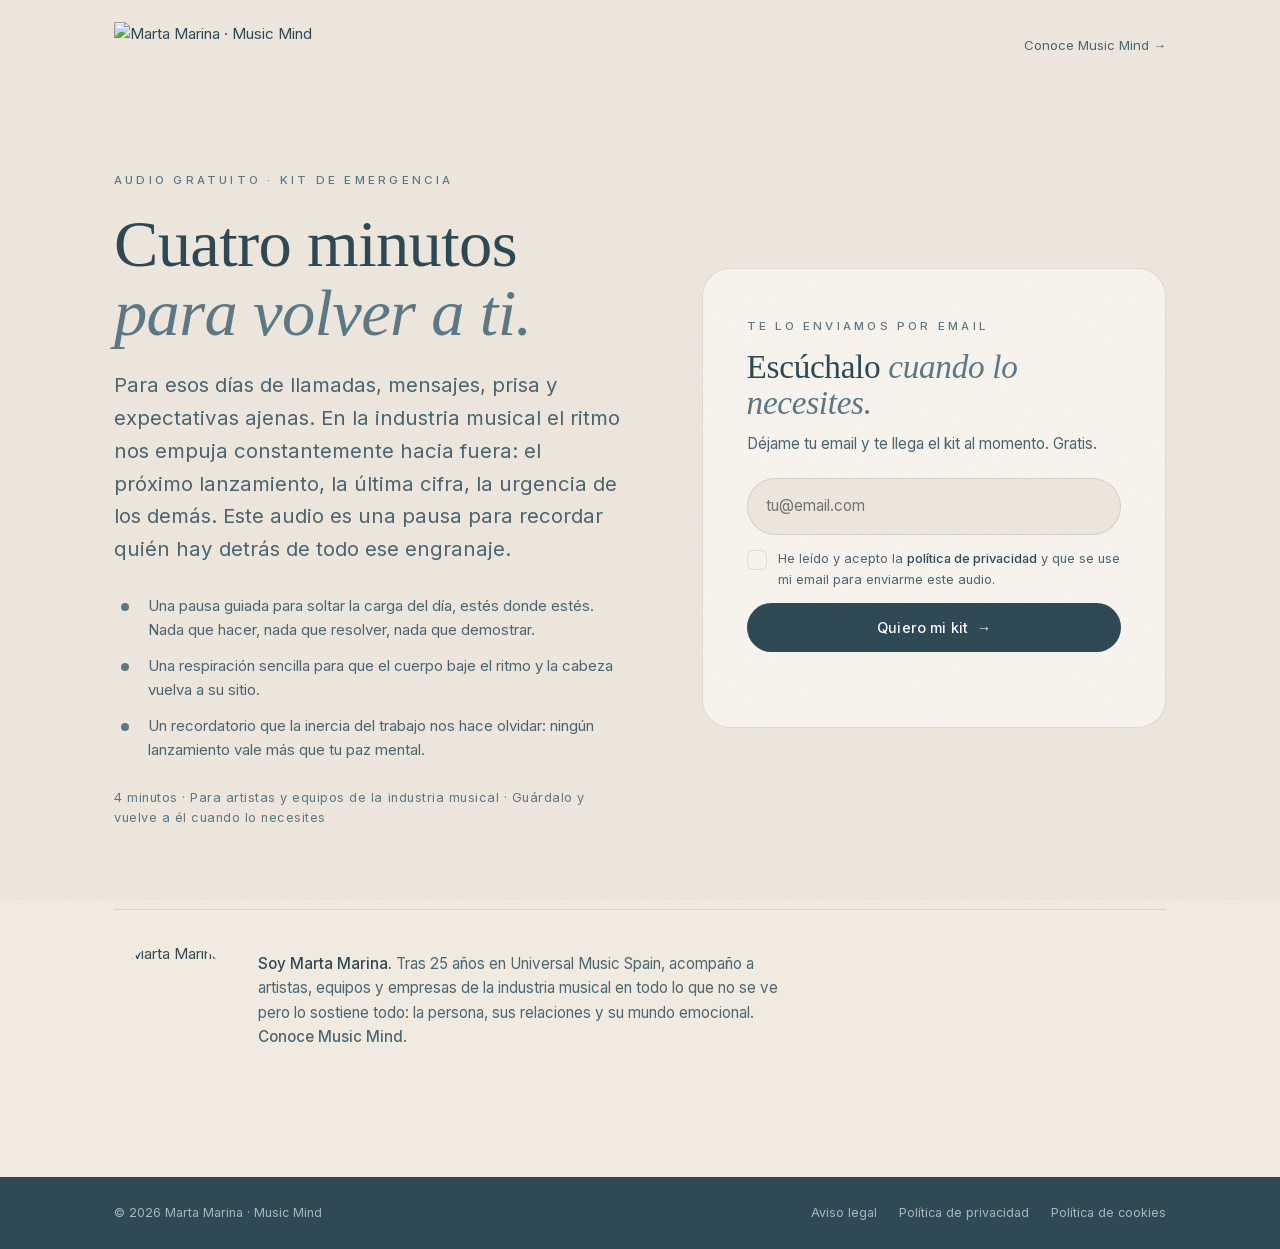
==== kit-emergencia/index.html @ b570d990 "steps" ====
<!DOCTYPE html>
<html lang="es">
<head>
<meta charset="UTF-8">
<meta name="viewport" content="width=device-width, initial-scale=1">
<!-- Landing de captación · audio gratuito «Kit de emergencia».
     Para medir de dónde viene cada lead, comparte el enlace con ?from=instagram, ?from=tiktok, etc.
     Ese valor se guarda en la columna "Origen" de la hoja (pestaña LEADS AUDIO). -->
<title>Kit de emergencia · Audio gratuito de Marta Marina · Music Mind</title>
<meta name="description" content="Un audio guiado de 4 minutos para parar, respirar y volver a ti en mitad del ritmo de la industria musical. Gratis, de Marta Marina, fundadora de Music Mind.">
<link rel="canonical" href="https://www.musicmind.es/kit-emergencia/">

<meta property="og:title" content="Kit de emergencia · Audio gratuito de Marta Marina">
<meta property="og:description" content="4 minutos para parar, respirar y volver a ti. Déjanos tu email y te lo enviamos.">
<meta property="og:type" content="website">
<meta property="og:url" content="https://www.musicmind.es/kit-emergencia/">
<meta property="og:locale" content="es_ES">
<meta property="og:site_name" content="Marta Marina · Music Mind">
<meta property="og:image" content="https://www.musicmind.es/assets/img/marta-portrait.jpg">
<meta name="twitter:card" content="summary_large_image">

<meta name="theme-color" content="#2F4A55">
<link rel="icon" type="image/png" href="../assets/logos/LOGO MM-01.png">
<link rel="stylesheet" href="../css/style.css?v=20261007">
<style>
  .lp-header { padding: 22px var(--pad); display: flex; justify-content: space-between; align-items: center; max-width: var(--maxw); margin-inline: auto; }
  .lp-header img { height: 46px; width: auto; }
  .lp-header a.back { font-size: .82rem; color: var(--muted); }
  .lp-header a.back:hover { color: var(--ink); }

  .lp-hero { padding-block: clamp(28px, 6vw, 80px) clamp(64px, 9vw, 120px); }
  .lp-grid { display: grid; grid-template-columns: 1.1fr 1fr; gap: clamp(32px, 6vw, 80px); align-items: center; }
  .lp-hero h1 { font-family: var(--serif); font-weight: 400; font-size: clamp(2.3rem, 5.2vw, 4.2rem); line-height: 1.04; margin: 18px 0 22px; }
  .lp-hero h1 em { font-style: italic; color: var(--steel-blue); }
  .lp-points { list-style: none; margin-top: 28px; display: grid; gap: 12px; }
  .lp-points li { display: grid; grid-template-columns: 22px 1fr; gap: 12px; color: var(--muted); }
  .lp-points li::before { content: ''; width: 8px; height: 8px; margin-top: .62em; border-radius: 50%; background: var(--steel-blue); justify-self: center; }
  .lp-meta { margin-top: 26px; font-size: .8rem; letter-spacing: .04em; color: var(--steel-blue); }

  .lp-card { background: var(--surface); border: 1px solid var(--line); border-radius: 28px; padding: clamp(28px, 4vw, 44px); }
  .lp-card h2 { font-family: var(--serif); font-weight: 400; font-size: clamp(1.6rem, 2.6vw, 2.1rem); line-height: 1.1; margin: 12px 0 10px; }
  .lp-card h2 em { font-style: italic; color: var(--steel-blue); }
  .lp-card > p { color: var(--muted); font-size: .95rem; margin-bottom: 22px; }
  .lp-form { display: grid; gap: 14px; }
  .lp-form input[type="email"] {
    width: 100%; padding: 1em 1.2em; border-radius: 100px; border: 1px solid var(--line);
    background: var(--bg); color: var(--ink); font: inherit; font-size: .95rem;
    transition: border-color .3s, box-shadow .3s;
  }
  .lp-form input[type="email"]:focus { outline: none; border-color: var(--steel-blue); box-shadow: 0 0 0 4px rgba(110,138,150,.15); }
  .lp-form .btn { justify-content: center; }
  .lp-form .btn[disabled] { opacity: .6; cursor: default; }
  .lp-msg { font-size: .88rem; min-height: 1.2em; }
  .lp-msg.err { color: #b4533f; }
  .lp-done { display: none; text-align: center; padding-block: 12px; }
  .lp-done h2 { margin-top: 6px; }
  .lp-card.is-done .lp-form, .lp-card.is-done > p, .lp-card.is-done > .lp-intro { display: none; }
  .lp-card.is-done .lp-done { display: block; }

  .lp-marta { display: grid; grid-template-columns: 120px 1fr; gap: 24px; align-items: center; margin-top: clamp(48px, 7vw, 80px); padding-top: 32px; border-top: 1px solid var(--line); }
  .lp-marta img { width: 120px; height: 120px; border-radius: 50%; object-fit: cover; filter: grayscale(.3); }
  .lp-marta p { color: var(--muted); font-size: .95rem; max-width: 60ch; }
  .lp-marta b { color: var(--ink); font-weight: 500; }

  .lp-footer { background: var(--deep-ocean); color: rgba(220,230,234,.7); font-size: .78rem; }
  .lp-footer .wrap { display: flex; justify-content: space-between; align-items: center; gap: 16px; flex-wrap: wrap; padding-block: 26px; }
  .lp-footer nav { display: flex; gap: 8px 22px; flex-wrap: wrap; }
  .lp-footer a:hover { color: #fff; }

  @media (max-width: 860px) {
    .lp-grid { grid-template-columns: 1fr; }
    .lp-marta { grid-template-columns: 1fr; justify-items: center; text-align: center; }
    .lp-footer .wrap { flex-direction: column; text-align: center; }
  }
</style>
</head>
<body>

<header class="lp-header">
  <a href="/" aria-label="Marta Marina · Music Mind — inicio"><img src="../assets/logos/LOGO MM-04.png" alt="Marta Marina · Music Mind"></a>
  <a class="back" href="/">Conoce Music Mind →</a>
</header>

<main>
  <section class="lp-hero">
    <div class="wrap">
      <div class="lp-grid">
        <div>
          <span class="eyebrow">Audio gratuito · Kit de emergencia</span>
          <h1>Cuatro minutos <em>para volver a ti.</em></h1>
          <p class="lead">Para esos días de llamadas, mensajes, prisa y expectativas ajenas. En la industria musical el ritmo nos empuja constantemente hacia fuera: el próximo lanzamiento, la última cifra, la urgencia de los demás. Este audio es una pausa para recordar quién hay detrás de todo ese engranaje.</p>
          <ul class="lp-points">
            <li>Una pausa guiada para soltar la carga del día, estés donde estés. Nada que hacer, nada que resolver, nada que demostrar.</li>
            <li>Una respiración sencilla para que el cuerpo baje el ritmo y la cabeza vuelva a su sitio.</li>
            <li>Un recordatorio que la inercia del trabajo nos hace olvidar: ningún lanzamiento vale más que tu paz mental.</li>
          </ul>
          <p class="lp-meta">4 minutos · Para artistas y equipos de la industria musical · Guárdalo y vuelve a él cuando lo necesites</p>
        </div>

        <div class="lp-card" id="lpCard">
          <div class="lp-intro">
            <span class="eyebrow">Te lo enviamos por email</span>
            <h2>Escúchalo <em>cuando lo necesites.</em></h2>
          </div>
          <p>Déjame tu email y te llega el kit al momento. Gratis.</p>
          <form class="lp-form" id="lpForm" novalidate>
            <input type="email" id="lpEmail" name="email" placeholder="tu@email.com" required autocomplete="email" aria-label="Tu email">
            <label class="check">
              <input type="checkbox" id="lpConsent" name="consent" required>
              <span class="check__box" aria-hidden="true"></span>
              <span class="check__text">He leído y acepto la <a class="link-underline" href="/#privacidad" target="_blank" rel="noopener">política de privacidad</a> y que se use mi email para enviarme este audio.</span>
            </label>
            <button type="submit" class="btn" id="lpBtn">Quiero mi kit <span class="arrow">→</span></button>
            <div class="lp-msg" id="lpMsg" role="status" aria-live="polite"></div>
          </form>
          <div class="lp-done" role="status" aria-live="polite">
            <span class="eyebrow">Listo</span>
            <h2>Revisa <em>tu correo.</em></h2>
            <p class="lead" style="margin-inline:auto">Te acabo de enviar el audio. Si no lo ves en unos minutos, mira en promociones o spam.</p>
          </div>
        </div>
      </div>

      <div class="lp-marta">
        <img src="../assets/img/marta-portrait.jpg" alt="Marta Marina" loading="lazy">
        <p><b>Soy Marta Marina.</b> Tras 25 años en Universal Music Spain, acompaño a artistas, equipos y empresas de la industria musical en todo lo que no se ve pero lo sostiene todo: la persona, sus relaciones y su mundo emocional. <a class="link-underline" href="/">Conoce Music Mind</a>.</p>
      </div>
    </div>
  </section>
</main>

<footer class="lp-footer">
  <div class="wrap">
    <span>© <span id="year"></span> Marta Marina · Music Mind</span>
    <nav aria-label="Enlaces legales">
      <a href="/#aviso-legal">Aviso legal</a>
      <a href="/#privacidad">Política de privacidad</a>
      <a href="/#cookies">Política de cookies</a>
    </nav>
  </div>
</footer>

<script>
(function () {
  // Mismo endpoint de Apps Script que la web (js/main.js → APPS_SCRIPT_ID).
  var ENDPOINT = 'https://script.google.com/macros/s/AKfycbw0wveMBW_nT-1N_zcVuboW_LnY4MyD0sXqHkJFsyhP1kn5Q7ZrqoP2Uo8zgeldKzxyrA/exec';
  // Identificador de esta landing en la hoja y en Code.gs (LEAD_MAGNETS).
  var MAGNET = 'kit-emergencia';

  document.getElementById('year').textContent = new Date().getFullYear();

  var from = (new URLSearchParams(location.search).get('from') || 'directo').replace(/[^\w-]/g, '').slice(0, 30);
  var form = document.getElementById('lpForm');
  var email = document.getElementById('lpEmail');
  var consent = document.getElementById('lpConsent');
  var btn = document.getElementById('lpBtn');
  var msg = document.getElementById('lpMsg');
  var card = document.getElementById('lpCard');

  function setMsg(t, type) { msg.textContent = t; msg.className = 'lp-msg' + (type ? ' ' + type : ''); }

  form.addEventListener('submit', function (e) {
    e.preventDefault();
    var v = email.value.trim();
    if (!/^[^\s@]+@[^\s@]+\.[^\s@]+$/.test(v)) { setMsg('Introduce un email válido.', 'err'); email.focus(); return; }
    if (!consent.checked) { setMsg('Debes aceptar la política de privacidad.', 'err'); consent.focus(); return; }

    btn.disabled = true;
    var orig = btn.innerHTML;
    btn.innerHTML = 'Enviando…';
    setMsg('', '');

    var body = new URLSearchParams({ type: 'lead', magnet: MAGNET, email: v, consent: 'true', source: 'landing · ' + from });
    fetch(ENDPOINT, { method: 'POST', body: body })
      .then(function (r) { return r.json(); })
      .then(function (res) {
        if (res && res.result === 'success') { card.classList.add('is-done'); }
        else { throw new Error(res && res.message); }
      })
      .catch(function () {
        setMsg('No se ha podido enviar. Inténtalo de nuevo en un momento.', 'err');
        btn.disabled = false; btn.innerHTML = orig;
      });
  });
})();
</script>
</body>
</html>
---- css/style.css ----
/* =========================================================
   Marta Marina — MusicMind
   One-pager · Soft Blue palette
   ========================================================= */

/* ---------- Fonts ----------
   Cormorant (SIL Open Font License) — self-hosted WOFF2 variable, subconjunto latin.
   Serif display de trazo muy fino y alto contraste, en la línea refinada y
   elegante de Canela, con licencia libre para uso comercial.
   Fichero variable: un solo woff2 por estilo cubre el eje de peso 300–700. */
@font-face {
  font-family: 'Cormorant';
  src: url('../assets/fonts/cormorant-latin.woff2') format('woff2');
  font-weight: 300 700; font-style: normal; font-display: swap;
}
@font-face {
  font-family: 'Cormorant';
  src: url('../assets/fonts/cormorant-latin-italic.woff2') format('woff2');
  font-weight: 300 700; font-style: italic; font-display: swap;
}
/* Inter (SIL Open Font License) — self-hosted para no enviar la IP del visitante
   a Google Fonts. Variable, subconjunto latin, pesos 400–500. */
@font-face {
  font-family: 'Inter';
  src: url('../assets/fonts/inter-latin.woff2') format('woff2');
  font-weight: 400 500; font-style: normal; font-display: swap;
}

/* ---------- Tokens ---------- */
:root {
  --pure-light: #F5F7F8;
  --pale-sky:   #DCE6EA;
  --dusty-blue: #A3BCC7;
  --steel-blue: #5E7A87;   /* acento (eyebrows, itálicas, iconos) — AA en texto grande */
  --deep-ocean: #2F4A55;
  --sand:       #CCC2B8;
  --ink-dark:   #2A363B;

  /* Warm neutral base (como los slides editoriales) + azul de acento */
  --bg:      #F1EAE1;
  --surface: #FBF7F1;
  --ink:     var(--deep-ocean);
  --muted:   #4C6672;      /* texto de cuerpo — contraste AA (≈4.8:1 sobre --bg) */
  --line:    rgba(58, 61, 64, 0.13);

  --serif: 'Cormorant', Georgia, 'Times New Roman', serif;
  --sans:  'Helvetica Neue', 'Inter', Helvetica, Arial, sans-serif;

  --maxw: 1180px;
  --pad: clamp(20px, 5vw, 64px);
  --radius: 18px;
  --ease: cubic-bezier(0.22, 1, 0.36, 1);
  --slow: cubic-bezier(0.16, 1, 0.3, 1);
}

/* ---------- Reset ---------- */
*, *::before, *::after { box-sizing: border-box; margin: 0; padding: 0; }
html { scroll-behavior: smooth; -webkit-text-size-adjust: 100%; }
@media (prefers-reduced-motion: reduce) { html { scroll-behavior: auto; } }

body {
  font-family: var(--sans);
  background: var(--bg);
  color: var(--ink);
  line-height: 1.6;
  font-size: clamp(15px, 1.05vw, 17px);
  -webkit-font-smoothing: antialiased;
  text-rendering: optimizeLegibility;
  overflow-x: hidden;
}
body.no-scroll { overflow: hidden; }

img, svg { display: block; max-width: 100%; }
a { color: inherit; text-decoration: none; }
button { font: inherit; color: inherit; cursor: pointer; border: none; background: none; }
::selection { background: var(--steel-blue); color: #fff; }

/* ---------- Typography ---------- */
h1, h2, h3, h4 { font-family: var(--serif); font-weight: 300; line-height: 1.06; letter-spacing: -0.01em; font-optical-sizing: auto; }
.serif-italic { font-style: italic; }

.eyebrow {
  font-family: var(--sans);
  font-size: 0.72rem;
  text-transform: uppercase;
  letter-spacing: 0.28em;
  font-weight: 500;
  color: var(--steel-blue);
}

.lead { font-size: clamp(1.05rem, 1.6vw, 1.3rem); color: var(--muted); max-width: 52ch; }

/* ---------- Small utilities (replace inline styles) ---------- */
.eyebrow--spaced { display: inline-block; margin-bottom: 20px; }
.hl { color: var(--ink); font-weight: 500; }
.dark .hl { color: #fff; }
.mt-18 { margin-top: 18px; }
.mt-28 { margin-top: 28px; }
.dim { opacity: .4; }

/* ---------- Layout ---------- */
.wrap { max-width: var(--maxw); margin-inline: auto; padding-inline: var(--pad); }
section { position: relative; }
.section-pad { padding-block: clamp(72px, 11vw, 150px); }

/* ---------- Buttons ---------- */
.btn {
  --bc: var(--deep-ocean);       /* base colour */
  --fill: var(--steel-blue);     /* hover fill that rises from the bottom */
  display: inline-flex; align-items: center; gap: 0.6em;
  padding: 0.9em 1.6em;
  border-radius: 100px;
  font-size: 0.9rem; font-weight: 500; letter-spacing: 0.01em;
  color: #fff;
  /* fill is a background-image (paints BELOW the text) instead of an overlay on top of it */
  background-color: var(--bc);
  background-image: linear-gradient(var(--fill), var(--fill));
  background-repeat: no-repeat;
  background-position: 50% 100%;
  background-size: 100% 0%;
  position: relative; overflow: hidden;
  transition: transform .5s var(--ease), background-size .5s var(--ease), color .4s var(--ease);
  will-change: transform;
}
.btn:hover { background-size: 100% 100%; }
.btn .arrow { transition: transform .4s var(--ease); }
.btn:hover .arrow { transform: translateX(4px); }

.btn--ghost {
  --bc: transparent; --fill: var(--deep-ocean);
  color: var(--ink);
  box-shadow: inset 0 0 0 1px var(--line);
}
.btn--ghost:hover { color: #fff; }

.btn--light { --bc: #fff; --fill: var(--pale-sky); color: var(--deep-ocean); }
.btn--light:hover { color: var(--deep-ocean); }

.link-underline {
  position: relative; display: inline-block; font-weight: 500;
  background-image: linear-gradient(currentColor, currentColor);
  background-size: 0% 1px; background-repeat: no-repeat;
  background-position: 0 100%;
  transition: background-size .45s var(--ease);
  padding-bottom: 2px;
}
.link-underline:hover { background-size: 100% 1px; }

/* =========================================================
   HEADER / NAV
   ========================================================= */
.header {
  position: fixed; top: 0; left: 0; right: 0; z-index: 50;
  transition: transform .5s var(--ease), background .4s var(--ease), backdrop-filter .4s var(--ease), box-shadow .4s var(--ease);
}
.header.scrolled {
  background: rgba(241, 234, 225, 0.75);
  backdrop-filter: saturate(150%) blur(14px);
  -webkit-backdrop-filter: saturate(150%) blur(14px);
  box-shadow: 0 1px 0 var(--line);
}
.header.hidden { transform: translateY(-110%); }
/* While the mobile menu is open the header must NOT create a containing block for
   its fixed .nav__links overlay — otherwise the menu is sized/positioned against the
   header box (~84px tall) instead of the viewport and the page bleeds through.
   transform (hide-on-scroll) AND backdrop-filter (scrolled state) both trigger this,
   so neutralise both; kill the transition to avoid a transient broken frame. */
body.menu-open .header {
  transform: none !important;
  -webkit-backdrop-filter: none !important;
  backdrop-filter: none !important;
  transition: none !important;
}
.nav {
  max-width: var(--maxw); margin-inline: auto;
  padding: clamp(14px, 2vw, 22px) var(--pad);
  display: flex; align-items: center; justify-content: space-between; gap: 24px;
}
.nav__brand { display: flex; align-items: center; gap: 12px; }
.nav__logo { width: auto; height: clamp(56px, 6.5vw, 78px); transition: opacity .3s; }
.nav__brand:hover .nav__logo { opacity: .78; }

.nav__links { display: flex; align-items: center; gap: clamp(20px, 2.6vw, 42px); }
.nav__links a, .nav__links button {
  font-size: .9rem; color: var(--ink); position: relative;
}
.nav__links .navlink {
  font-size: 1.02rem; font-weight: 300; letter-spacing: .02em;
}
.nav__social { display: none; }
.nav__links .navlink::after {
  content: ''; position: absolute; left: 0; bottom: -4px; height: 1px; width: 100%;
  background: currentColor; transform: scaleX(0); transform-origin: right;
  transition: transform .4s var(--ease);
}
.nav__links .navlink:hover::after { transform: scaleX(1); transform-origin: left; }

.nav__toggle { display: none; width: 30px; height: 18px; position: relative; }
.nav__toggle span { position: absolute; left: 0; height: 1.6px; width: 100%; background: var(--ink); transition: .35s var(--ease); }
.nav__toggle span:nth-child(1) { top: 0; }
.nav__toggle span:nth-child(2) { top: 8px; }
.nav__toggle span:nth-child(3) { top: 16px; }
body.menu-open .nav__toggle span:nth-child(1) { top: 8px; transform: rotate(45deg); }
body.menu-open .nav__toggle span:nth-child(2) { opacity: 0; }
body.menu-open .nav__toggle span:nth-child(3) { top: 8px; transform: rotate(-45deg); }

@media (max-width: 860px) {
  .nav__toggle { display: block; z-index: 60; }
  .nav__links {
    position: fixed; inset: 0; z-index: 55;
    flex-direction: column; justify-content: center; gap: 30px;
    background: var(--bg);
    clip-path: circle(0% at calc(100% - 40px) 40px);
    transition: clip-path .6s var(--slow);
    pointer-events: none;
  }
  body.menu-open .nav__links { clip-path: circle(150% at calc(100% - 40px) 40px); pointer-events: auto; }
  .nav__links a, .nav__links button { font-size: 1.6rem; font-family: var(--serif); font-weight: 300; }
  .nav__links .navlink { font-size: 1.9rem; }
  .nav__links .btn { font-family: var(--sans); font-size: 1rem; }
  .nav__social { display: flex; gap: 26px; margin-top: 14px; }
  .nav__social a { color: var(--steel-blue); transition: color .3s var(--ease), transform .3s var(--ease); }
  .nav__social a:hover { color: var(--deep-ocean); transform: translateY(-3px); }
  .nav__social svg { width: 26px; height: 26px; }
}

/* =========================================================
   HERO
   ========================================================= */
.hero {
  min-height: 100svh; display: flex; align-items: center;
  position: relative; overflow: hidden;
  padding-top: 120px; padding-bottom: 60px;
}
.hero__bg {
  position: absolute; inset: 0; z-index: 0; pointer-events: none;
}
/* soft gradient blobs */
.blob { position: absolute; border-radius: 50%; filter: blur(60px); opacity: .55; will-change: transform; }
.blob--1 { width: 46vw; height: 46vw; background: #E7DBCB; top: -12vw; right: -8vw; opacity: .6; }
.blob--2 { width: 38vw; height: 38vw; background: var(--dusty-blue); bottom: -14vw; left: -10vw; opacity: .32; }
.blob--3 { width: 24vw; height: 24vw; background: var(--sand); top: 28%; left: 36%; opacity: .3; }

.hero .wrap { position: relative; z-index: 2; display: grid; grid-template-columns: 1.25fr 0.75fr; gap: clamp(24px, 5vw, 70px); align-items: center; }

.hero__eyebrow { margin-bottom: 26px; }
.hero h1 {
  font-size: clamp(2.4rem, 5.8vw, 4.6rem);
  letter-spacing: -0.02em; margin-bottom: 28px;
}
.hero h1 .ln { display: block; overflow: hidden; }
.hero h1 .ln > span { display: block; }
.hero h1 em { font-style: italic; color: var(--steel-blue); }
.hero__sub { max-width: 46ch; margin-bottom: 14px; }
.hero__note { font-size: .85rem; color: var(--muted); letter-spacing: .02em; margin-bottom: 36px; }
.hero__note b { color: var(--deep-ocean); font-weight: 500; }
.hero__cta { display: flex; flex-wrap: wrap; gap: 14px; }

.hero__symbol { display: flex; justify-content: center; }
.hero__symbol svg { width: min(320px, 70%); height: auto; }

/* hero symbol entrance */
.sym-dot { transform-origin: center; }
.sym-left, .sym-right { transform-origin: 50% 100%; }

.scroll-cue {
  position: absolute; bottom: 26px; left: 50%; transform: translateX(-50%);
  z-index: 3; display: flex; flex-direction: column; align-items: center; gap: 8px;
  font-size: .65rem; letter-spacing: .25em; text-transform: uppercase; color: var(--muted);
}
.scroll-cue .line { width: 1px; height: 46px; background: linear-gradient(var(--steel-blue), transparent); position: relative; overflow: hidden; }
.scroll-cue .line::after { content:''; position:absolute; top:-50%; left:0; width:100%; height:50%; background: var(--deep-ocean); animation: cue 2.2s var(--ease) infinite; }
@keyframes cue { 0%{top:-50%} 60%,100%{top:100%} }

@media (max-width: 820px) {
  .hero .wrap { grid-template-columns: 1fr; }
  .hero__symbol { order: -1; margin-bottom: 8px; }
  .hero__symbol svg { width: 150px; }
  .scroll-cue { display: none; }
}

/* =========================================================
   MARQUEE
   ========================================================= */
.marquee {
  border-block: 1px solid var(--line);
  padding-block: 26px; overflow: hidden; white-space: nowrap;
  -webkit-mask-image: linear-gradient(90deg, transparent, #000 12%, #000 88%, transparent);
          mask-image: linear-gradient(90deg, transparent, #000 12%, #000 88%, transparent);
}
.marquee__track { display: inline-flex; gap: 56px; animation: scrollx 32s linear infinite; }
.marquee:hover .marquee__track { animation-play-state: paused; }
.marquee span { font-family: var(--serif); font-style: italic; font-size: clamp(1.2rem, 2.4vw, 2rem); color: var(--steel-blue); display:inline-flex; align-items:center; gap:56px; }
.marquee span::after { content:'·'; color: var(--sand); font-style: normal; }
@keyframes scrollx { to { transform: translateX(-50%); } }

/* =========================================================
   GENERIC SECTION HEADERS
   ========================================================= */
.sec-head { max-width: 720px; margin-bottom: clamp(40px, 6vw, 72px); }
.sec-head .eyebrow { display: inline-block; margin-bottom: 20px; }
.sec-head h2 { font-size: clamp(2rem, 4.6vw, 3.6rem); margin-bottom: 22px; }
.sec-head h2 em { font-style: italic; color: var(--steel-blue); }
.sec-head p { color: var(--muted); font-size: clamp(1rem, 1.5vw, 1.18rem); max-width: 56ch; }

/* =========================================================
   MUSICMIND — split intro
   ========================================================= */
.intro { background: var(--surface); }
.intro__grid { display: grid; grid-template-columns: 1fr 1fr; gap: clamp(30px, 6vw, 90px); align-items: center; }
.intro__big { font-size: clamp(1.8rem, 3.6vw, 3rem); font-weight: 300; line-height: 1.18; letter-spacing: -0.01em; }
.intro__big em { font-style: italic; color: var(--steel-blue); }
.intro__col p { color: var(--muted); margin-bottom: 18px; }
.intro__col p:last-of-type { margin-bottom: 28px; }
@media (max-width: 820px){ .intro__grid { grid-template-columns: 1fr; } }

/* =========================================================
   CARDS (pillars / programs)
   ========================================================= */
.cards { display: grid; gap: 18px; }
.cards--5 { grid-template-columns: repeat(6, 1fr); }
.cards--4 { grid-template-columns: repeat(4, 1fr); }
.cards--3 { grid-template-columns: repeat(3, 1fr); }
.cards--2 { grid-template-columns: repeat(2, 1fr); }

/* nivel tag on pillar cards */
.card__level {
  position: absolute; top: 26px; right: 22px;
  font-size: .62rem; letter-spacing: .16em; text-transform: uppercase; font-weight: 500;
  color: var(--steel-blue); background: var(--pale-sky);
  padding: 4px 10px; border-radius: 100px;
}

.card {
  position: relative; text-align: left;
  background: var(--surface); border: 1px solid var(--line);
  border-radius: var(--radius); padding: 28px 24px;
  display: flex; flex-direction: column; gap: 14px; min-height: 230px;
  transition: transform .5s var(--ease), box-shadow .5s var(--ease), border-color .5s var(--ease), background .5s var(--ease);
  overflow: hidden; cursor: pointer;
}
.card::before {
  content: ''; position: absolute; left: 0; top: 0; height: 100%; width: 3px;
  background: var(--steel-blue); transform: scaleY(0); transform-origin: bottom;
  transition: transform .5s var(--ease);
}
.card:hover { transform: translateY(-6px); box-shadow: 0 24px 50px -28px rgba(47,74,85,.45); border-color: transparent; }
.card:hover::before { transform: scaleY(1); }
.card__num { font-family: var(--serif); font-size: 1rem; color: var(--sand); font-weight: 400; }
.card__index { font-family: var(--serif); font-size: 2.4rem; line-height: 1; color: var(--pale-sky); transition: color .5s var(--ease); }
.card:hover .card__index { color: var(--dusty-blue); }
.card h3 { font-size: 1.45rem; }
.card p { font-size: .92rem; color: var(--muted); flex: 1; }
.card__more { font-size: .8rem; font-weight: 500; color: var(--steel-blue); letter-spacing: .02em; display: inline-flex; align-items: center; gap: 6px; }
.card__more .arrow { transition: transform .4s var(--ease); }
.card:hover .card__more .arrow { transform: translateX(4px); }

.cards--5 .card { grid-column: span 2; }
.cards--5 .card:nth-child(4) { grid-column: 2 / span 2; }
.cards--5 .card:nth-child(5) { grid-column: 4 / span 2; }

@media (max-width: 980px) { .cards--4 { grid-template-columns: repeat(2, 1fr); } }
@media (max-width: 900px) {
  .cards--3 { grid-template-columns: 1fr; }
  .cards--5 { grid-template-columns: 1fr 1fr; }
  .cards--5 .card,
  .cards--5 .card:nth-child(4),
  .cards--5 .card:nth-child(5) { grid-column: auto; }
}
@media (max-width: 540px) { .cards--5, .cards--4, .cards--2 { grid-template-columns: 1fr; } }

/* audiences (MusicMind) — 3-col editorial block */
.audiences {
  display: grid; grid-template-columns: repeat(3, 1fr);
  gap: clamp(20px, 3vw, 40px); margin-top: clamp(44px, 6vw, 72px);
}
.aud { position: relative; padding-top: 26px; border-top: 1px solid var(--line); }
.aud__k { font-family: var(--serif); font-size: 1.1rem; color: var(--sand); display: block; margin-bottom: 12px; }
.aud h3 { font-size: 1.5rem; margin-bottom: 12px; }
.aud p { font-size: .92rem; color: var(--muted); }
.aud::before {
  content: ''; position: absolute; top: -1px; left: 0; width: 46px; height: 2px;
  background: var(--steel-blue); transform: scaleX(0); transform-origin: left;
  transition: transform .6s var(--ease);
}
.aud:hover::before { transform: scaleX(1); }
@media (max-width: 760px) { .audiences { grid-template-columns: 1fr; gap: 26px; } }

/* levels — interactive pills (3 niveles de comunicación) */
.levels { margin-top: clamp(40px, 5vw, 64px); }
.levels__pills { display: flex; flex-wrap: wrap; gap: 12px; margin-bottom: 30px; }
.lvpill {
  display: inline-flex; align-items: center; gap: 8px; white-space: nowrap; line-height: 1.2;
  padding: 12px 22px; border-radius: 100px;
  border: 1px solid var(--line); background: var(--surface); color: var(--ink);
  transition: background .4s var(--ease), color .4s var(--ease), border-color .4s var(--ease);
}
.lvpill b { font-weight: 600; font-size: .82rem; letter-spacing: .01em; }
.lvpill span { font-size: .7rem; letter-spacing: .13em; text-transform: uppercase; color: var(--muted); transition: color .4s var(--ease); }
.lvpill:hover { border-color: var(--steel-blue); }
.lvpill:focus-visible { outline: 2px solid var(--steel-blue); outline-offset: 2px; }
.lvpill.is-on { background: var(--deep-ocean); border-color: var(--deep-ocean); color: #fff; }
.lvpill.is-on span { color: var(--dusty-blue); }

.levels__stage { position: relative; }
.lvpanel {
  border-top: 1px solid var(--line); padding-top: 34px; padding-bottom: 44px;
  display: flex; align-items: flex-start; gap: clamp(20px, 5vw, 64px);
}
.lvpanel[hidden] { display: none; }
.lvpanel__head { flex: 0 0 40%; max-width: 40%; }
.lvpanel__k { display: block; font-size: .7rem; letter-spacing: .2em; text-transform: uppercase; color: var(--steel-blue); margin-bottom: 14px; }
.lvpanel h3 { font-size: clamp(1.6rem, 3vw, 2.3rem); }
.lvpanel h3 em { font-style: italic; color: var(--steel-blue); }
.lvpanel p { flex: 1 1 auto; margin: 0; color: var(--muted); font-size: 1.02rem; max-width: 52ch; }
/* entrance */
.lvpanel.is-on { animation: lvin .55s var(--ease); }
@keyframes lvin { from { opacity: 0; transform: translateY(14px); } to { opacity: 1; transform: none; } }
@media (max-width: 700px) {
  .lvpanel { flex-direction: column; gap: 12px; }
  .lvpanel__head { flex: 1 1 auto; max-width: none; }
  .lvpill { flex: 1 1 auto; justify-content: center; }
}
@media (prefers-reduced-motion: reduce) { .lvpanel.is-on { animation: none; } }

/* Programs cards variant */
.prog { background: var(--surface); }
.prog .card { background: var(--surface); min-height: 260px; }
.prog .card__tag { font-size: .72rem; letter-spacing: .16em; text-transform: uppercase; color: var(--steel-blue); }
.prog .card__price { font-family: var(--serif); font-size: 1.1rem; color: var(--deep-ocean); margin-top: auto; }

/* Programs — 3 blocks (artistas / managers y equipos / empresas) */
.prog__block-label {
  display: block; font-size: .78rem; letter-spacing: .14em; text-transform: uppercase;
  font-weight: 600; color: var(--steel-blue); margin-bottom: 22px;
}
.prog__block:not(:first-child) {
  margin-top: clamp(46px, 6vw, 72px);
  padding-top: clamp(46px, 6vw, 72px);
  border-top: 1px solid var(--line);
}

/* =========================================================
   DARK SECTION (Marta)
   ========================================================= */
.dark { background: var(--deep-ocean); color: var(--pale-sky); }
.dark .eyebrow { color: var(--dusty-blue); }
.dark .sec-head h2, .dark h2, .dark h3 { color: #fff; }
.marta__grid { display: grid; grid-template-columns: 0.85fr 1.15fr; gap: clamp(30px, 6vw, 80px); align-items: center; }
.marta__portrait {
  aspect-ratio: 4/5; border-radius: var(--radius); position: relative; overflow: hidden;
  background: linear-gradient(160deg, var(--steel-blue), var(--deep-ocean));
  display: flex; align-items: center; justify-content: center;
  border: 1px solid rgba(255,255,255,.08);
}
.marta__portrait img { width: 100%; height: 100%; }
.marta__big { font-size: clamp(1.6rem, 3vw, 2.5rem); font-weight: 300; line-height: 1.2; color:#fff; margin-bottom: 24px; }
.marta__big em { font-style: italic; color: var(--dusty-blue); }
.marta__col p { color: rgba(220,230,234,.78); margin-bottom: 16px; }
.marta__stats { display: flex; gap: 40px; margin: 30px 0; flex-wrap: wrap; }
.marta__stats .st b { font-family: var(--serif); font-size: 2.2rem; font-weight: 300; color: #fff; display: block; }
.marta__stats .st span { font-size: .78rem; color: var(--dusty-blue); letter-spacing: .04em; }
.marta__creds { list-style: none; margin: 4px 0 30px; display: grid; gap: 10px; }
.marta__creds li { position: relative; padding-left: 22px; font-size: .86rem; color: rgba(220,230,234,.82); }
.marta__creds li::before { content: '—'; position: absolute; left: 0; color: var(--dusty-blue); }
@media (max-width: 820px){ .marta__grid { grid-template-columns: 1fr; } .marta__portrait{ max-width: 380px; } }

/* =========================================================
   MEDIA · duotono universal
   Cualquier <img> dentro de .media se pasa a escala de grises
   y se tiñe con la paleta (steel/ocean) mediante mix-blend-mode.
   → Suelta una foto real (jpg/png/webp) en el src y se armoniza sola.
   ========================================================= */
.media {
  position: relative; overflow: hidden; isolation: isolate;
  border-radius: var(--radius);
  background: linear-gradient(155deg, var(--steel-blue), var(--deep-ocean));
}
.media img {
  width: 100%; height: 100%; object-fit: cover; display: block;
  filter: grayscale(1) contrast(1.03) brightness(1.02);
  transition: transform 1.2s var(--slow), filter .6s var(--ease);
}
/* capa de color: monotono elegante hacia el azul de marca */
.media::before {
  content: ''; position: absolute; inset: 0; z-index: 1; pointer-events: none;
  background: linear-gradient(155deg, var(--steel-blue), var(--deep-ocean));
  mix-blend-mode: color; opacity: .9;
}
/* capa de profundidad: viñeta cálida sutil */
.media::after {
  content: ''; position: absolute; inset: 0; z-index: 2; pointer-events: none;
  background:
    radial-gradient(120% 80% at 30% 20%, rgba(204,194,184,.16), transparent 60%),
    linear-gradient(180deg, transparent 55%, rgba(42,54,59,.32));
  mix-blend-mode: multiply;
}
.media:hover img { transform: scale(1.045); }
/* etiqueta de placeholder — bórrala al poner la foto real */
.media__note {
  position: absolute; z-index: 3; left: 0; right: 0; bottom: 14px;
  text-align: center; font-size: .62rem; letter-spacing: .2em; text-transform: uppercase;
  color: rgba(245,247,248,.72); pointer-events: none;
}

/* =========================================================
   EDITORIAL BAND · imagen a todo ancho con cita
   ========================================================= */
.band { position: relative; overflow: hidden; }
.band__media { position: absolute; inset: 0; border-radius: 0; }
.band__media::after {
  background:
    radial-gradient(120% 90% at 70% 30%, rgba(47,74,85,.15), transparent 55%),
    linear-gradient(90deg, rgba(42,54,59,.72) 0%, rgba(42,54,59,.4) 55%, rgba(42,54,59,.15) 100%);
}
.band .wrap { position: relative; z-index: 3; }
.band__inner {
  padding-block: clamp(90px, 16vw, 200px);
  max-width: 640px;
}
.band__inner .eyebrow { color: var(--dusty-blue); display: inline-block; margin-bottom: 22px; }
.band__quote {
  font-family: var(--serif); font-weight: 300; color: #fff;
  font-size: clamp(1.7rem, 3.6vw, 3rem); line-height: 1.16; letter-spacing: -0.01em;
}
.band__quote em { font-style: italic; color: var(--dusty-blue); }
.band__cite { margin-top: 22px; font-size: .8rem; letter-spacing: .16em; text-transform: uppercase; color: rgba(220,230,234,.7); }

/* =========================================================
   NEWSLETTER
   ========================================================= */
.news { position: relative; overflow: hidden; }
.news__card {
  background: var(--surface); border: 1px solid var(--line); border-radius: 28px;
  padding: clamp(34px, 6vw, 70px); text-align: center;
  position: relative; overflow: hidden;
}
.news__card .blob--1 { position:absolute; width: 360px; height: 360px; top: -160px; right: -120px; opacity:.4; }
.news__card .eyebrow { display: inline-block; margin-bottom: 18px; position: relative; }
.news h2 { font-size: clamp(1.9rem, 4vw, 3.2rem); margin-bottom: 16px; position: relative; }
.news h2 em { font-style: italic; color: var(--steel-blue); }
.news p { color: var(--muted); max-width: 48ch; margin: 0 auto 32px; position: relative; }
.news__form { display: flex; gap: 10px; max-width: 480px; margin: 0 auto; position: relative; flex-wrap: wrap; justify-content: center; }
.news__form input {
  flex: 1; min-width: 240px; padding: 1em 1.2em; border-radius: 100px;
  border: 1px solid var(--line); background: var(--bg); color: var(--ink); font-size: .95rem;
  transition: border-color .3s, box-shadow .3s;
}
.news__form input:focus { outline: none; border-color: var(--steel-blue); box-shadow: 0 0 0 4px rgba(110,138,150,.15); }
.news__form .btn { white-space: nowrap; }
.news__msg { margin-top: 18px; font-size: .9rem; min-height: 1.2em; position: relative; transition: opacity .3s; }
.news__msg.ok { color: var(--steel-blue); }
.news__msg.err { color: #b4533f; }
.news__consent { font-size: .72rem; color: var(--muted); margin-top: 18px; position: relative; }

/* =========================================================
   CONTACT / FOOTER
   ========================================================= */
.footer { background: var(--deep-ocean); color: var(--pale-sky); padding-top: clamp(64px, 9vw, 110px); }
.footer__top { display: grid; grid-template-columns: 1.4fr 1fr; gap: 50px; align-items: end; padding-bottom: 60px; border-bottom: 1px solid rgba(255,255,255,.1); }
.footer__cta h2 { font-size: clamp(2rem, 5vw, 4rem); color: #fff; margin-bottom: 20px; }
.footer__cta h2 em { font-style: italic; color: var(--dusty-blue); }
.footer__lead { color: rgba(220,230,234,.8); max-width: 42ch; margin: -6px 0 22px; }
.footer__cta .email { font-family: var(--serif); font-size: clamp(1.1rem, 2.4vw, 1.7rem); color: #fff; }
.footer__free { font-size: .78rem; color: var(--dusty-blue); letter-spacing: .02em; margin-top: 14px; }
.footer__social { display: flex; flex-direction: column; gap: 16px; max-width: 340px; margin-left: auto; }

/* Instagram preview card */
.ig-card { display: block; padding: 16px; border-radius: var(--radius); background: rgba(255,255,255,.05); border: 1px solid rgba(255,255,255,.12); -webkit-backdrop-filter: blur(6px); backdrop-filter: blur(6px); transition: transform .5s var(--ease), background .4s var(--ease), border-color .4s var(--ease); }
.ig-card:hover { transform: translateY(-4px); background: rgba(255,255,255,.08); border-color: rgba(255,255,255,.22); }
.ig-card__head { display: flex; align-items: center; gap: 12px; }
.ig-card__avatar { flex: 0 0 auto; width: 42px; height: 42px; border-radius: 50%; display: grid; place-items: center; background: linear-gradient(135deg, var(--dusty-blue), var(--ink-dark)); box-shadow: 0 0 0 1px rgba(255,255,255,.15); }
.ig-card__avatar img { width: 66%; height: 66%; object-fit: contain; }
.ig-card__meta { display: flex; flex-direction: column; line-height: 1.22; margin-right: auto; }
.ig-card__meta b { color: #fff; font-size: .95rem; font-weight: 600; }
.ig-card__meta small { color: var(--dusty-blue); font-size: .76rem; }
.ig-card__glyph { flex: 0 0 auto; width: 22px; height: 22px; color: var(--pale-sky); }
.ig-card__grid { display: grid; grid-template-columns: repeat(3, 1fr); gap: 4px; margin-top: 14px; border-radius: 12px; overflow: hidden; }
.ig-card__grid img { width: 100%; aspect-ratio: 1; object-fit: cover; display: block; transition: transform .6s var(--ease); }
.ig-card:hover .ig-card__grid img { transform: scale(1.06); }
.ig-card__foot { display: flex; align-items: center; gap: 8px; margin-top: 12px; font-size: .78rem; color: var(--dusty-blue); }
.ig-card__foot svg { flex: 0 0 auto; width: 16px; height: 16px; }

.btn--ig { --bc: transparent; --fill: #fff; color: #fff; justify-content: center; box-shadow: inset 0 0 0 1px rgba(255,255,255,.28); }
.btn--ig:hover { color: var(--deep-ocean); }
.btn--ig svg { width: 18px; height: 18px; }
.footer__brand { display:flex; align-items:center; gap:14px; }
.footer__logo { height: clamp(84px, 9vw, 108px); width: auto; }
.footer__bottom { display: flex; justify-content: space-between; align-items: center; gap: 20px; padding-block: 30px; font-size: .78rem; color: rgba(220,230,234,.6); flex-wrap: wrap; }
.footer__bottom a:hover { color: #fff; }
.footer__legal { display: flex; flex-wrap: wrap; gap: 8px 22px; }
.footer__legal button { font-size: .78rem; color: rgba(220,230,234,.6); transition: color .3s var(--ease); }
.footer__legal button:hover { color: #fff; }
@media (max-width: 740px){
  .footer__top { grid-template-columns: 1fr; justify-items: center; align-items: start; gap: 36px; text-align: center; }
  .footer__cta { display: flex; flex-direction: column; align-items: center; }
  .footer__social { margin-inline: auto; width: 100%; }
  .footer__bottom { flex-direction: column; justify-content: center; text-align: center; gap: 18px; }
  .footer__brand { justify-content: center; }
  .footer__legal { justify-content: center; }
}

/* ---------- Cookie consent ---------- */
.cookie {
  position: fixed; z-index: 90;
  left: var(--pad); right: var(--pad); bottom: clamp(16px, 3vw, 28px);
  max-width: 640px; margin-inline: auto;
  display: flex; align-items: center; gap: 20px 28px; flex-wrap: wrap;
  padding: clamp(18px, 2.4vw, 24px);
  background: var(--surface); color: var(--ink);
  border: 1px solid var(--line); border-radius: var(--radius);
  box-shadow: 0 18px 50px rgba(20, 34, 40, 0.18);
  transform: translateY(140%); opacity: 0;
  transition: transform .6s var(--slow), opacity .5s var(--ease);
}
.cookie.show { transform: none; opacity: 1; }
.cookie[hidden] { display: none; }
.cookie__text { flex: 1 1 240px; font-size: .84rem; color: var(--muted); margin: 0; }
.cookie__link { color: var(--ink); font-weight: 500; text-decoration: underline; text-underline-offset: 2px; }
.cookie__actions { display: flex; gap: 12px; flex-shrink: 0; }
.cookie__actions .btn { padding: 0.7em 1.3em; font-size: .82rem; }
@media (max-width: 520px){ .cookie__actions { width: 100%; } .cookie__actions .btn { flex: 1; justify-content: center; } }

/* ---------- Newsletter pop-up ---------- */
.nlpop {
  position: fixed; z-index: 88;
  right: clamp(16px, 3vw, 28px); bottom: clamp(16px, 3vw, 28px);
  width: min(360px, calc(100vw - 2 * var(--pad)));
  display: flex; flex-direction: column; gap: 12px;
  padding: clamp(22px, 3vw, 30px);
  background: var(--surface); color: var(--ink);
  border: 1px solid var(--line); border-radius: var(--radius);
  box-shadow: 0 22px 60px rgba(20, 34, 40, 0.22);
  transform: translateY(150%); opacity: 0;
  transition: transform .7s var(--slow), opacity .5s var(--ease);
}
.nlpop.show { transform: none; opacity: 1; }
.nlpop[hidden] { display: none; }
.nlpop__close {
  position: absolute; top: 12px; right: 12px;
  width: 30px; height: 30px; display: grid; place-items: center;
  border-radius: 50%; color: var(--muted);
  transition: background .3s var(--ease), color .3s var(--ease);
}
.nlpop__close:hover { background: var(--line); color: var(--ink); }
.nlpop .eyebrow { color: var(--steel-blue); }
.nlpop__title { font-size: 1.5rem; line-height: 1.15; margin: 2px 0 0; }
.nlpop__title em { font-style: italic; color: var(--dusty-blue); }
.nlpop__text { font-size: .86rem; color: var(--muted); margin: 0; }
.nlpop__form { display: flex; flex-direction: column; gap: 10px; }
.nlpop__form input {
  width: 100%; padding: .9em 1.1em; border-radius: 100px;
  border: 1px solid var(--line); background: var(--bg); color: var(--ink); font-size: .95rem;
  transition: border-color .3s, box-shadow .3s;
}
.nlpop__form input:focus { outline: none; border-color: var(--steel-blue); box-shadow: 0 0 0 4px rgba(110,138,150,.15); }
.nlpop__form .btn { width: 100%; justify-content: center; }
.nlpop__check { display: flex; gap: 8px; font-size: .72rem; color: var(--muted); line-height: 1.4; cursor: pointer; }
.nlpop__check input { margin-top: 2px; flex-shrink: 0; accent-color: var(--steel-blue); }
.nlpop__msg { font-size: .8rem; min-height: 1em; transition: opacity .3s; }
.nlpop__msg.ok { color: var(--steel-blue); }
.nlpop__msg.err { color: #b4533f; }
@media (max-width: 520px){ .nlpop { left: var(--pad); right: var(--pad); width: auto; } }

/* =========================================================
   DRAWER (full-height, editorial) + WIZARD navigation
   ========================================================= */
.overlay {
  position: fixed; inset: 0; z-index: 100;
  background: rgba(20, 34, 40, 0.44);
  backdrop-filter: blur(8px); -webkit-backdrop-filter: blur(8px);
  opacity: 0; visibility: hidden; transition: opacity .55s var(--ease), visibility .55s;
}
.overlay.open { opacity: 1; visibility: visible; }

.modal-wrap {
  position: fixed; inset: 0; z-index: 101;
  display: flex; justify-content: flex-end; align-items: stretch;
  pointer-events: none;
}
.modal {
  --panel-accent: var(--steel-blue);
  pointer-events: auto; position: relative;
  width: min(560px, 100%); height: 100%;
  background: var(--surface); overflow: hidden;
  display: flex; flex-direction: column;
  border-left: 1px solid var(--line);
  box-shadow: -60px 0 120px -50px rgba(20,34,40,.55);
  transform: translateX(100%);
  transition: transform .72s var(--slow);
}
.modal.open { transform: none; }

/* -------- entry side (desktop): break the all-from-the-right monotony -------- */
/* RIGHT is the base above. LEFT — mirror it. */
.modal-wrap[data-side="left"] { justify-content: flex-start; }
.modal-wrap[data-side="left"] .modal {
  border-left: none; border-right: 1px solid var(--line);
  box-shadow: 60px 0 120px -50px rgba(20,34,40,.55);
  transform: translateX(-100%);
}
/* BOTTOM — full-width sheet rising from below */
.modal-wrap[data-side="bottom"] { align-items: flex-end; }
.modal-wrap[data-side="bottom"] .modal {
  width: 100%; height: min(90vh, 760px);
  border-left: none; border-top: 1px solid var(--line);
  border-radius: 22px 22px 0 0;
  box-shadow: 0 -60px 120px -50px rgba(20,34,40,.55);
  transform: translateY(100%);
}
/* TOP — full-width sheet dropping from above */
.modal-wrap[data-side="top"] { align-items: flex-start; }
.modal-wrap[data-side="top"] .modal {
  width: 100%; height: min(82vh, 680px);
  border-left: none; border-bottom: 1px solid var(--line);
  border-radius: 0 0 22px 22px;
  box-shadow: 0 60px 120px -50px rgba(20,34,40,.55);
  transform: translateY(-100%);
}
/* wide sheets: keep text at a comfortable measure instead of stretching edge-to-edge */
.modal-wrap[data-side="bottom"] .modal__aside,
.modal-wrap[data-side="bottom"] .modal__body,
.modal-wrap[data-side="bottom"] .modal__foot,
.modal-wrap[data-side="top"] .modal__aside,
.modal-wrap[data-side="top"] .modal__body,
.modal-wrap[data-side="top"] .modal__foot {
  width: 100%; max-width: 960px; margin-inline: auto;
}
/* open state must out-specify the per-side closed transform above */
.modal-wrap[data-side] .modal.open { transform: none; }
/* slim accent line at the very top — the only chrome, signals each panel's colour */
.modal::after {
  content: ''; position: absolute; top: 0; left: 0; right: 0; height: 3px;
  background: var(--panel-accent); z-index: 7;
}

/* per-panel width — subtle variety */
.modal[data-variant="wide"]    { width: min(680px, 100%); }
.modal[data-variant="contact"] { width: min(600px, 100%); }

/* minimal header: small mark + accent eyebrow (no heavy popup band) */
.modal__aside {
  flex-shrink: 0; display: flex; align-items: center; gap: 13px;
  padding: clamp(28px, 4vw, 42px) clamp(28px, 4vw, 48px) 2px;
  color: var(--ink); background: transparent;
}
.modal__aside .rings { display: none; }
.modal__aside .a-figure { display: contents; }
.modal__aside .a-num,
.modal__aside .a-foot { display: none; }
.modal__aside .a-symbol { width: 32px; flex-shrink: 0; margin: 0; filter: none; }
.modal__aside .a-eyebrow { font-size: .7rem; letter-spacing: .24em; text-transform: uppercase; color: var(--panel-accent); font-weight: 500; }

.modal__main { display: flex; flex-direction: column; flex: 1; min-height: 0; }
.modal__close {
  position: absolute; top: 14px; right: 14px; z-index: 8;
  width: 42px; height: 42px; border-radius: 50%; background: transparent; color: var(--muted);
  display: grid; place-items: center;
  transition: background .3s, transform .5s var(--ease), color .3s;
}
.modal__close:hover { background: var(--panel-accent); color: #fff; transform: rotate(90deg); }

.modal__body {
  padding: clamp(14px, 2.4vw, 24px) clamp(28px, 4vw, 48px) clamp(24px, 4vw, 40px);
  overflow-y: auto; flex: 1; position: relative;
  transition: opacity .3s var(--ease), transform .3s var(--ease);
}
.modal__body.swapping { opacity: 0; transform: translateX(26px); }
.modal__body > * { position: relative; z-index: 1; }
.modal__body .d-num { display: none; }
/* giant watermark number — only on pillar panels, sits behind the text */
.modal[data-variant="pillar"] .modal__body .d-num {
  display: block; position: absolute; z-index: 0; top: -.16em; right: -.02em;
  font-family: var(--serif); font-weight: 300; line-height: .7;
  font-size: clamp(12rem, 32vw, 20rem); color: var(--panel-accent);
  opacity: .08; pointer-events: none;
}
.modal__body .d-media {
  aspect-ratio: 3 / 4; width: 260px; max-width: 42%;
  float: left; margin: 4px 28px 14px 0; border-radius: 14px;
  shape-outside: inset(0 round 14px);
}
@media (max-width: 520px) {
  .modal__body .d-media { float: none; width: 100%; max-width: none; aspect-ratio: 4 / 3; margin: 6px 0 22px; }
}
.modal__body h2 { font-size: clamp(2rem, 4.4vw, 2.9rem); margin-bottom: 10px; }
.modal__body h2 em { font-style: italic; color: var(--panel-accent); }
.modal__body .d-sub { color: var(--panel-accent); font-style: italic; font-family: var(--serif); font-size: 1.3rem; margin-bottom: 30px; }
.modal__body p { color: var(--muted); margin-bottom: 18px; }
.modal__body h4 { font-family: var(--sans); font-size: .78rem; letter-spacing: .16em; text-transform: uppercase; color: var(--panel-accent); margin: 30px 0 14px; }
.modal__body ul { list-style: none; display: grid; gap: 12px; margin-bottom: 10px; }
.modal__body li { position: relative; padding-left: 26px; color: var(--muted); }
.modal__body li::before { content: ''; position: absolute; left: 0; top: 9px; width: 8px; height: 8px; border-radius: 50%; background: var(--panel-accent); }

/* editorial link list — noticias / casos de Marta */
.d-links { display: grid; gap: 10px; margin: 4px 0 10px; }
.d-link { display: flex; align-items: center; gap: 14px; padding: 14px 16px; border-radius: 12px; border: 1px solid var(--line); transition: border-color .35s var(--ease), background .35s var(--ease), transform .35s var(--ease); }
.d-link:hover { border-color: var(--panel-accent); background: rgba(0,0,0,.02); transform: translateX(4px); }
.d-link__txt { display: flex; flex-direction: column; gap: 2px; margin-right: auto; line-height: 1.3; }
.d-link__txt b { color: var(--ink); font-weight: 500; font-size: .98rem; }
.d-link__txt small { color: var(--panel-accent); font-size: .8rem; }
.d-link svg { flex: 0 0 auto; width: 18px; height: 18px; color: var(--panel-accent); transition: transform .35s var(--ease); }
.d-link:hover svg { transform: translate(2px, -2px); }

/* footer: wizard stepper + CTA + brand signature */
.modal__foot {
  flex-shrink: 0; display: flex; flex-direction: column; gap: 16px;
  padding: clamp(16px, 2.6vw, 24px) clamp(28px, 4vw, 48px);
  border-top: 1px solid var(--line);
}
.modal__foot:empty { display: none; }
.modal__cta { display: flex; gap: 12px; flex-wrap: wrap; }
.modal__cta .btn { --bc: var(--panel-accent); }

.wizard { display: flex; align-items: center; justify-content: space-between; gap: 14px; }
.wizard__pos { font-family: var(--serif); font-size: 1.05rem; color: var(--muted); letter-spacing: .02em; }
.wizard__pos b { color: var(--panel-accent); font-weight: 500; }
.wizard__dots { display: flex; gap: 8px; }
.wizard__dots button { width: 7px; height: 7px; border-radius: 50%; background: var(--ink); opacity: .18; transition: opacity .3s, transform .3s, background .3s; }
.wizard__dots button.on { opacity: 1; background: var(--panel-accent); transform: scale(1.3); }
.wizard__nav { display: flex; gap: 8px; }
.wizard__arrow { width: 42px; height: 42px; border-radius: 50%; border: 1px solid var(--line); display: grid; place-items: center; color: var(--ink); transition: background .3s, color .3s, border-color .3s, transform .4s var(--ease); }
.wizard__arrow:hover { background: var(--panel-accent); color: #fff; border-color: var(--panel-accent); }
.wizard__arrow:active { transform: scale(.9); }

.p-brand { display: flex; align-items: center; justify-content: space-between; gap: 14px; }
.p-brand__name { font-family: var(--serif); font-size: .92rem; color: var(--muted); }
.p-social { display: flex; gap: 13px; }
.p-social a { color: var(--muted); transition: color .3s var(--ease), transform .3s var(--ease); }
.p-social a:hover { color: var(--panel-accent); transform: translateY(-2px); }
.p-social svg { width: 17px; height: 17px; }

/* contact form inside modal */
.c-form { display: grid; gap: 16px; margin-top: 10px; }
.c-form .row { display: grid; grid-template-columns: 1fr 1fr; gap: 16px; }
.c-form label { font-size: .74rem; letter-spacing: .04em; color: var(--ink); font-weight: 500; display: block; margin-bottom: 7px; }
.c-form input, .c-form textarea {
  width: 100%; padding: .85em 1em; border-radius: 14px; border: 1px solid var(--line);
  background: var(--surface); color: var(--ink); font: inherit; font-size: .95rem;
  transition: border-color .3s, box-shadow .3s;
}
.c-form textarea { min-height: 120px; resize: vertical; border-radius: 16px; }
.c-form .c-note { display: block; margin-top: 8px; font-size: .74rem; line-height: 1.5; color: var(--ink); opacity: .7; }
.c-form input:focus, .c-form textarea:focus { outline: none; border-color: var(--steel-blue); box-shadow: 0 0 0 4px rgba(110,138,150,.15); }
.c-form .submit-row { display: flex; align-items: center; gap: 16px; flex-wrap: wrap; }
.c-msg { font-size: .88rem; min-height: 1.2em; }
.c-msg.ok { color: var(--steel-blue); }
.c-msg.err { color: #b4533f; }
@media (max-width: 520px) { .c-form .row { grid-template-columns: 1fr; } }

/* ---------- RGPD consent checkbox + data notice (contact + newsletter) ---------- */
.check { display: grid; grid-template-columns: auto 1fr; gap: 11px; align-items: start; cursor: pointer; }
.check input { position: absolute; width: 1px; height: 1px; opacity: 0; margin: 0; padding: 0; border: 0; }
.check__box {
  margin-top: 1px; width: 20px; height: 20px; flex: 0 0 auto; border-radius: 6px;
  border: 1.5px solid var(--line); background: var(--surface);
  display: grid; place-items: center; transition: border-color .25s, background .25s;
}
.check__box::after {
  content: ''; width: 10px; height: 6px; margin-top: -2px;
  border-left: 2px solid #fff; border-bottom: 2px solid #fff;
  transform: rotate(-45deg) scale(0); transition: transform .25s var(--ease);
}
.check input:checked + .check__box { background: var(--steel-blue); border-color: var(--steel-blue); }
.check input:checked + .check__box::after { transform: rotate(-45deg) scale(1); }
.check input:focus-visible + .check__box { box-shadow: 0 0 0 4px rgba(110,138,150,.2); border-color: var(--steel-blue); }
.check__text { font-size: .8rem; line-height: 1.5; color: var(--muted); }
.check__text .link-underline { color: var(--ink); }
.check--news { margin-top: 16px; text-align: left; }

.gdpr { font-size: .78rem; color: var(--muted); }
.gdpr summary { cursor: pointer; color: var(--steel-blue); font-weight: 500; list-style: none; display: inline-flex; align-items: center; gap: 7px; }
.gdpr summary::-webkit-details-marker { display: none; }
.gdpr summary::before { content: '+'; font-size: 1.05em; line-height: 1; width: 1em; text-align: center; }
.gdpr[open] summary::before { content: '–'; }
.gdpr ul { list-style: none; display: grid; gap: 6px; margin: 10px 0 0; padding: 0; }
.gdpr li { position: relative; padding-left: 0; line-height: 1.5; }
.gdpr li::before { content: none; }
.gdpr b { color: var(--ink); font-weight: 500; }

@media (max-width: 680px) {
  /* On phones every drawer becomes the same full-screen sheet — regardless of the
     desktop entry side — because that fills the screen nicely on mobile. */
  .modal-wrap,
  .modal-wrap[data-side="left"],
  .modal-wrap[data-side="bottom"],
  .modal-wrap[data-side="top"] { justify-content: flex-end; align-items: stretch; }

  .modal,
  .modal[data-variant="wide"],
  .modal[data-variant="contact"],
  .modal-wrap[data-side="left"] .modal,
  .modal-wrap[data-side="bottom"] .modal,
  .modal-wrap[data-side="top"] .modal {
    width: 100%; height: 100%;
    border: none; border-radius: 0;
    box-shadow: -60px 0 120px -50px rgba(20,34,40,.55);
    transform: translateX(100%);
  }
  .modal.open { transform: none; }

  /* drop the readable-measure cap so mobile sheets use the full width */
  .modal-wrap[data-side="bottom"] .modal__aside,
  .modal-wrap[data-side="bottom"] .modal__body,
  .modal-wrap[data-side="bottom"] .modal__foot,
  .modal-wrap[data-side="top"] .modal__aside,
  .modal-wrap[data-side="top"] .modal__body,
  .modal-wrap[data-side="top"] .modal__foot { max-width: none; }

  .modal__aside { padding: 24px clamp(20px,5vw,28px) 2px; }
}

/* modal body reveal — staggered content entrance */
.modal .reveal-d { opacity: 0; transform: translateY(18px); transition: opacity .6s var(--ease), transform .6s var(--ease); }
.modal.open .reveal-d { opacity: 1; transform: none; }
.modal.open .reveal-d:nth-child(1){ transition-delay:.14s; }
.modal.open .reveal-d:nth-child(2){ transition-delay:.2s; }
.modal.open .reveal-d:nth-child(3){ transition-delay:.26s; }
.modal.open .reveal-d:nth-child(4){ transition-delay:.32s; }
.modal.open .reveal-d:nth-child(5){ transition-delay:.38s; }
.modal.open .reveal-d:nth-child(6){ transition-delay:.44s; }
.modal.open .reveal-d:nth-child(7){ transition-delay:.5s; }

@keyframes spin { to { transform: rotate(360deg); } }

/* =========================================================
   PILLARS ACCORDION — full-screen "old map" fold-out
   ========================================================= */
.pill-overlay {
  position: fixed; inset: 0; z-index: 120;
  background: rgba(20, 34, 40, 0.5);
  backdrop-filter: blur(8px); -webkit-backdrop-filter: blur(8px);
  opacity: 0; visibility: hidden;
  transition: opacity .5s var(--ease), visibility .5s;
}
.pill-overlay.open { opacity: 1; visibility: visible; }

.pill-stage {
  --acc: var(--steel-blue);
  position: absolute; inset: 0;
  background: var(--surface);
  display: flex; flex-direction: column;
  transform: scale(.985); opacity: 0;
  transition: transform .6s var(--slow), opacity .5s var(--ease);
}
.pill-overlay.open .pill-stage { transform: none; opacity: 1; }

.pill-track { flex: 1; display: flex; min-height: 0; }

/* each pilar is a vertical fold */
.pill-panel {
  --spine: clamp(62px, 6.6vw, 106px);
  position: relative; flex: 0 0 auto; flex-basis: 0; flex-grow: 0;
  min-height: 0; overflow: hidden; cursor: pointer;
  background: var(--surface);
  border-right: 1px solid var(--line);
  /* folded-paper depth on the seams */
  box-shadow: inset 16px 0 30px -22px rgba(20,34,40,.5), inset -16px 0 30px -22px rgba(20,34,40,.5);
  transition: flex-grow .74s var(--slow), flex-basis .74s var(--slow);
}
.pill-panel:last-child { border-right: none; }
.pill-panel.active { flex-grow: 1; cursor: default; }
/* unfolded layout only while open — gives the "map opening" entrance */
.pill-overlay.open .pill-panel:not(.active) { flex-basis: var(--spine); }
/* cascade the unfold left→right on open, then drop the delay so switching is snappy */
.pill-overlay.intro .pill-panel { transition-delay: calc(var(--i, 0) * .06s); }

.pill-panel::after {
  content: ''; position: absolute; top: 0; left: 0; right: 0; height: 3px;
  background: var(--acc); opacity: 0; transition: opacity .5s; z-index: 6;
}
.pill-panel.active::after { opacity: 1; }

/* spine (collapsed state) */
.pill-spine {
  position: absolute; inset: 0; display: flex; flex-direction: column;
  align-items: center; justify-content: space-between; padding: 26px 0;
  transition: opacity .35s var(--ease);
}
.pill-panel.active .pill-spine { opacity: 0; pointer-events: none; }
.pill-spine__num { font-family: var(--serif); font-size: 1.5rem; font-weight: 500; color: var(--acc); }
.pill-spine__title {
  writing-mode: vertical-rl; transform: rotate(180deg);
  font-family: var(--serif); font-style: italic; white-space: nowrap;
  font-size: clamp(1.15rem, 1.7vw, 1.7rem); color: var(--ink);
  transition: color .3s var(--ease);
}
.pill-spine__dot { width: 7px; height: 7px; border-radius: 50%; background: var(--acc); opacity: .5; }
.pill-panel:hover:not(.active) .pill-spine__title { color: var(--acc); }
@media (hover: hover) {
  .pill-overlay.open .pill-panel:not(.active):hover { flex-basis: calc(var(--spine) + 16px); }
}

/* full (expanded state) */
.pill-full {
  position: absolute; inset: 0; width: 100%; min-width: min(600px, 88vw);
  padding: clamp(34px, 4.5vw, 66px) clamp(32px, 4.5vw, 74px);
  display: flex; flex-direction: column;
  opacity: 0; transition: opacity .4s var(--ease) .2s; overflow-y: auto;
}
.pill-panel.active .pill-full { opacity: 1; }
.pill-full__num {
  position: absolute; top: -.14em; right: .02em; z-index: 0;
  font-family: var(--serif); font-weight: 300; line-height: .7;
  font-size: clamp(12rem, 26vw, 20rem); color: var(--acc); opacity: .08; pointer-events: none;
}
.pill-eyebrow {
  position: relative; z-index: 1; display: flex; align-items: center; gap: 12px;
  font-size: .7rem; letter-spacing: .24em; text-transform: uppercase; color: var(--acc); font-weight: 500;
  margin-bottom: 26px;
}
.pill-eyebrow em { font-style: normal; }
.pill-eyebrow svg { width: 30px; height: 30px; flex: 0 0 auto; }
.pill-body { position: relative; z-index: 1; max-width: 60ch; }
.pill-body h2 { font-family: var(--serif); font-weight: 300; font-size: clamp(2.2rem, 4.4vw, 3.1rem); line-height: 1.04; margin-bottom: 10px; }
.pill-body .d-sub { font-family: var(--serif); font-style: italic; color: var(--acc); font-size: clamp(1.2rem, 1.7vw, 1.4rem); margin-bottom: 28px; }
.pill-body p { color: var(--muted); margin-bottom: 16px; line-height: 1.62; }
.pill-body h4 { font-family: var(--sans); font-size: .76rem; letter-spacing: .16em; text-transform: uppercase; color: var(--acc); margin: 26px 0 14px; }
.pill-body ul { list-style: none; display: grid; gap: 12px; }
.pill-body li { position: relative; padding-left: 26px; color: var(--muted); }
.pill-body li::before { content: ''; position: absolute; left: 0; top: 9px; width: 8px; height: 8px; border-radius: 50%; background: var(--acc); }

/* content reveal when a panel becomes active */
.pill-body .reveal-d { opacity: 0; transform: translateY(16px); transition: opacity .55s var(--ease), transform .55s var(--ease); }
.pill-panel.active .pill-body .reveal-d { opacity: 1; transform: none; }
.pill-panel.active .pill-body .reveal-d:nth-child(1) { transition-delay: .28s; }
.pill-panel.active .pill-body .reveal-d:nth-child(2) { transition-delay: .34s; }
.pill-panel.active .pill-body .reveal-d:nth-child(3) { transition-delay: .40s; }
.pill-panel.active .pill-body .reveal-d:nth-child(4) { transition-delay: .46s; }
.pill-panel.active .pill-body .reveal-d:nth-child(5) { transition-delay: .52s; }
.pill-panel.active .pill-body .reveal-d:nth-child(6) { transition-delay: .58s; }

/* control bar */
.pill-bar {
  flex-shrink: 0; display: flex; align-items: center; justify-content: space-between; gap: 18px;
  padding: clamp(14px, 2vw, 22px) clamp(24px, 4vw, 48px);
  border-top: 1px solid var(--line);
}
.pill-brand { font-family: var(--serif); font-size: 1rem; color: var(--muted); white-space: nowrap; }
.pill-wiz { display: flex; align-items: center; gap: clamp(12px, 2vw, 22px); }
.pill-pos { font-family: var(--serif); font-size: 1.05rem; color: var(--muted); letter-spacing: .02em; }
.pill-pos b { color: var(--acc); font-weight: 500; }
.pill-dots { display: flex; gap: 8px; }
.pill-dots button { width: 8px; height: 8px; border-radius: 50%; background: var(--ink); opacity: .18; transition: opacity .3s, transform .3s, background .3s; }
.pill-dots button.on { opacity: 1; background: var(--acc); transform: scale(1.35); }
.pill-cta { --bc: var(--acc); --fill: var(--deep-ocean); }
.pill-nav { display: flex; gap: 8px; }
.pill-arrow {
  width: 44px; height: 44px; border-radius: 50%; border: 1px solid var(--line);
  display: grid; place-items: center; color: var(--ink);
  transition: background .3s, color .3s, border-color .3s, transform .4s var(--ease);
}
.pill-arrow:hover { background: var(--acc); color: #fff; border-color: var(--acc); }
.pill-arrow:active { transform: scale(.9); }
.pill-arrow:disabled { opacity: .3; cursor: not-allowed; }
.pill-arrow svg { width: 16px; height: 16px; }

.pill-close {
  position: absolute; top: 16px; right: 18px; z-index: 10;
  width: 46px; height: 46px; border-radius: 50%; display: grid; place-items: center;
  color: var(--muted); background: rgba(251, 247, 241, .72);
  -webkit-backdrop-filter: blur(6px); backdrop-filter: blur(6px);
  transition: background .3s, color .3s, transform .5s var(--ease);
}
.pill-close:hover { background: var(--acc); color: #fff; transform: rotate(90deg); }
.pill-close svg { width: 20px; height: 20px; }

/* --- mobile: flip to a vertical accordion so it still fills the screen --- */
@media (max-width: 680px) {
  .pill-track { flex-direction: column; }
  .pill-panel {
    --spine: 66px;
    border-right: none; border-bottom: 1px solid var(--line);
    box-shadow: inset 0 16px 30px -22px rgba(20,34,40,.5), inset 0 -16px 30px -22px rgba(20,34,40,.5);
  }
  .pill-panel:last-child { border-bottom: none; }
  .pill-spine { flex-direction: row; justify-content: flex-start; gap: 16px; padding: 0 22px; }
  .pill-spine__title { writing-mode: horizontal-tb; transform: none; font-size: 1.3rem; }
  .pill-spine__dot { margin-left: auto; }
  .pill-full { min-width: 0; padding: 26px 22px 30px; }
  .pill-full__num { font-size: 9rem; }
  .pill-brand, .pill-pos { display: none; }
  .pill-bar { padding: 12px 16px; gap: 10px; }
  .pill-wiz { gap: 12px; width: 100%; justify-content: space-between; }
  .pill-cta { font-size: .82rem; padding: .74em 1.15em; }
  .pill-close { top: 10px; right: 12px; width: 42px; height: 42px; }
}

@media (prefers-reduced-motion: reduce) {
  .pill-stage, .pill-panel, .pill-full, .pill-spine, .pill-body .reveal-d { transition: none !important; }
}

/* =========================================================
   SCROLL REVEAL
   ========================================================= */
.reveal { opacity: 0; transform: translateY(28px); transition: opacity .9s var(--ease), transform .9s var(--ease); }
.reveal.in { opacity: 1; transform: none; }
.reveal[data-d="1"]{ transition-delay: .08s; }
.reveal[data-d="2"]{ transition-delay: .16s; }
.reveal[data-d="3"]{ transition-delay: .24s; }
.reveal[data-d="4"]{ transition-delay: .32s; }
.reveal[data-d="5"]{ transition-delay: .4s; }

/* line-by-line hero reveal */
.hero h1 .ln > span { transform: translateY(110%); transition: transform 1s var(--slow); }
.hero.ready h1 .ln > span { transform: translateY(0); }
.hero.ready h1 .ln:nth-child(1) > span { transition-delay: .15s; }
.hero.ready h1 .ln:nth-child(2) > span { transition-delay: .28s; }
.hero.ready h1 .ln:nth-child(3) > span { transition-delay: .41s; }
.hero__fade { opacity: 0; transform: translateY(20px); transition: opacity 1s var(--ease), transform 1s var(--ease); }
.hero.ready .hero__fade { opacity: 1; transform: none; }
.hero.ready .hero__fade[data-d="1"]{ transition-delay:.55s; }
.hero.ready .hero__fade[data-d="2"]{ transition-delay:.66s; }
.hero.ready .hero__fade[data-d="3"]{ transition-delay:.77s; }

/* =========================================================
   GRAIN TEXTURE OVERLAY
   ========================================================= */
body::after {
  content: ''; position: fixed; inset: 0; z-index: 200; pointer-events: none;
  opacity: .28; mix-blend-mode: multiply;
  background-image: url("data:image/svg+xml,%3Csvg xmlns='http://www.w3.org/2000/svg' width='180' height='180'%3E%3Cfilter id='n'%3E%3CfeTurbulence type='fractalNoise' baseFrequency='0.85' numOctaves='2' stitchTiles='stitch'/%3E%3C/filter%3E%3Crect width='100%25' height='100%25' filter='url(%23n)' opacity='0.5'/%3E%3C/svg%3E");
}

/* =========================================================
   CUSTOM CURSOR
   ========================================================= */
.cursor, .cursor-dot { position: fixed; top: 0; left: 0; z-index: 300; pointer-events: none; border-radius: 50%; mix-blend-mode: multiply; will-change: transform; }
.cursor { width: 40px; height: 40px; margin: -20px 0 0 -20px; border: 1px solid var(--steel-blue); transition: width .3s var(--ease), height .3s var(--ease), margin .3s var(--ease), background .3s var(--ease), opacity .3s; }
.cursor-dot { width: 6px; height: 6px; margin: -3px 0 0 -3px; background: var(--deep-ocean); transition: opacity .3s; }
body.cursor-hover .cursor { width: 64px; height: 64px; margin: -32px 0 0 -32px; background: rgba(110,138,150,.12); border-color: transparent; }
body.cursor-hover .cursor-dot { opacity: 0; }
body.cursor-down .cursor { width: 30px; height: 30px; margin: -15px 0 0 -15px; }
@media (max-width: 900px), (hover: none) { .cursor, .cursor-dot { display: none; } }

/* =========================================================
   SCROLL PROGRESS
   ========================================================= */
.progress { position: fixed; top: 0; left: 0; height: 2px; z-index: 60; width: 100%; transform: scaleX(0); transform-origin: 0 50%; background: linear-gradient(90deg, var(--steel-blue), var(--dusty-blue)); }

/* =========================================================
   HERO rings backdrop — anclados al símbolo (centro = logo M)
   ========================================================= */
.hero__symbol { position: relative; }
.hero__rings {
  position: absolute; inset: 0; display: grid; place-items: center;
  z-index: -1; pointer-events: none; color: var(--dusty-blue);
  transform: translateX(10vw); /* recentra el círculo sobre el logo M */
}
/* PC: SVG grande para llenar el fondo del hero, suave y tenue */
.hero__rings svg {
  width: min(135vh, 120vw); height: auto; max-width: none;
  opacity: .26; animation: spin 150s linear infinite;
}
/* Móvil: como antes — anillos ceñidos al símbolo, sin desplazamiento */
@media (max-width: 820px) {
  .hero__rings { transform: none; }
  .hero__rings svg { width: 150%; opacity: .5; }
}

/* =========================================================
   CAROUSEL (editorial · horizontal, scroll-snap)
   ========================================================= */
.carousel {
  background: linear-gradient(180deg, #efe9e2, #e7e0d7);
  color: var(--ink-dark);
  overflow: hidden;
}

.carousel__head {
  display: flex; align-items: flex-end; justify-content: space-between; gap: 24px;
  margin-bottom: clamp(28px, 4vw, 48px);
}
.carousel__intro h2 { font-size: clamp(1.9rem, 4vw, 3rem); }
.carousel__intro em { font-style: italic; color: var(--steel-blue); }

.carousel__ctrl { display: flex; gap: 12px; flex-shrink: 0; }
.carousel__arrow {
  width: 48px; height: 48px; border-radius: 50%;
  border: 1px solid rgba(42,54,59,.22);
  display: grid; place-items: center; color: var(--ink-dark);
  transition: background .3s, color .3s, border-color .3s, transform .4s var(--ease), opacity .3s;
}
.carousel__arrow:hover { background: var(--ink-dark); color: #fff; border-color: var(--ink-dark); }
.carousel__arrow:active { transform: scale(.92); }
.carousel__arrow:disabled { opacity: .3; pointer-events: none; }

/* viewport aligned to the content column — the first card starts flush with the title,
   never cut nor faded; cards still dissolve on the right where more are hidden */
.carousel__viewport {
  margin-inline: 0;
}
.carousel__track {
  --fade: clamp(20px, 3vw, 56px);
  --fade-l: 0px;           /* left  fade — JS turns it on only once you scroll away from the start */
  --fade-r: var(--fade);   /* right fade — JS turns it off when you reach the end */
  display: flex; gap: clamp(16px, 2vw, 26px);
  list-style: none; margin: 0;
  padding-inline: 0; padding-block: 10px;
  overflow-x: auto; overflow-y: hidden;
  scroll-snap-type: x mandatory;
  scroll-behavior: smooth;
  scrollbar-width: none;                 /* Firefox */
  -webkit-overflow-scrolling: touch;
  /* fade only on the side that still has hidden cards — the true first/last card sits flush */
  -webkit-mask-image: linear-gradient(90deg, transparent 0, #000 var(--fade-l), #000 calc(100% - var(--fade-r)), transparent 100%);
  mask-image: linear-gradient(90deg, transparent 0, #000 var(--fade-l), #000 calc(100% - var(--fade-r)), transparent 100%);
}
.carousel__track::-webkit-scrollbar { display: none; } /* WebKit */
.carousel__track:focus-visible { outline: 2px solid var(--steel-blue); outline-offset: 4px; border-radius: var(--radius); }

.c-card {
  position: relative;
  scroll-snap-align: start;
  flex: 0 0 clamp(260px, 34vw, 380px);
  display: flex; flex-direction: column;
  min-height: clamp(320px, 40vw, 420px);
  padding: clamp(24px, 2.4vw, 34px);
  background: var(--surface);
  border: 1px solid var(--line);
  border-radius: var(--radius);
  box-shadow: 0 1px 0 rgba(255,255,255,.6) inset, 0 18px 40px -28px rgba(42,54,59,.4);
  transition: transform .5s var(--ease), box-shadow .5s var(--ease), border-color .3s;
}
/* stretched link: whole card is clickable & focusable, keeps <li> list semantics */
.c-card__link {
  position: absolute; inset: 0; z-index: 4;
  width: 100%; border: 0; background: none; cursor: pointer;
  border-radius: var(--radius);
}
.c-card__link:focus-visible { outline: 2px solid var(--steel-blue); outline-offset: 4px; }
.c-card:hover {
  transform: translateY(-6px);
  border-color: rgba(94,122,135,.35);
  box-shadow: 0 1px 0 rgba(255,255,255,.7) inset, 0 30px 60px -30px rgba(42,54,59,.5);
}
.c-card__media {
  margin: calc(clamp(24px, 2.4vw, 34px) * -1) calc(clamp(24px, 2.4vw, 34px) * -1) 20px;
  border-radius: var(--radius) var(--radius) 0 0;
  aspect-ratio: 16 / 10;
}
.c-card__index {
  font-family: var(--serif); font-weight: 300; font-style: italic;
  font-size: clamp(2.4rem, 4vw, 3.2rem); line-height: 1;
  color: var(--dusty-blue);
}
.c-card__tag {
  margin-top: 18px;
  font-size: .68rem; letter-spacing: .24em; text-transform: uppercase;
  font-weight: 500; color: var(--steel-blue);
}
.c-card__title {
  margin-top: 10px;
  font-size: clamp(1.35rem, 2vw, 1.7rem); line-height: 1.15;
}
.c-card__text { margin-top: 14px; color: var(--muted); font-size: .98rem; }
.c-card__meta {
  margin-top: auto; padding-top: 22px;
  display: inline-flex; align-items: center; gap: .5em;
  font-size: .82rem; font-weight: 500; color: var(--ink-dark);
}
.c-card__meta .arrow { transition: transform .4s var(--ease); }
.c-card:hover .c-card__meta .arrow { transform: translateX(4px); }

/* thin progress rail reflecting scroll position */
.carousel__progress {
  margin-top: clamp(24px, 3vw, 38px);
  height: 2px; border-radius: 2px;
  background: rgba(42,54,59,.14); overflow: hidden;
}
.carousel__progress span {
  display: block; height: 100%; width: 0;
  background: linear-gradient(90deg, var(--steel-blue), var(--dusty-blue));
  transition: width .15s linear;
}

@media (max-width: 600px) {
  .carousel__head { flex-direction: column; align-items: flex-start; }
  .c-card { flex-basis: 82vw; }
  /* móvil como antes: sin difuminado en los bordes */
  .carousel__track { -webkit-mask-image: none; mask-image: none; }
}

/* =========================================================
   3D tilt helper
   ========================================================= */
.cards { perspective: 1200px; }
.card { transform-style: preserve-3d; }

/* ---------- Keyboard focus (native cursor is hidden on hover devices) ---------- */
:focus-visible {
  outline: 2px solid var(--steel-blue);
  outline-offset: 3px;
  border-radius: 4px;
}

@media (prefers-reduced-motion: reduce) {
  .reveal, .hero h1 .ln > span, .hero__fade, .reveal-d { transition: none !important; opacity: 1 !important; transform: none !important; }
  .marquee__track, .scroll-cue .line::after, .blob,
  .hero__rings svg, .modal__aside .rings { animation: none !important; }
  .modal { transition: none !important; }
  .cursor, .cursor-dot { display: none !important; }
  body::after { display: none; }
}
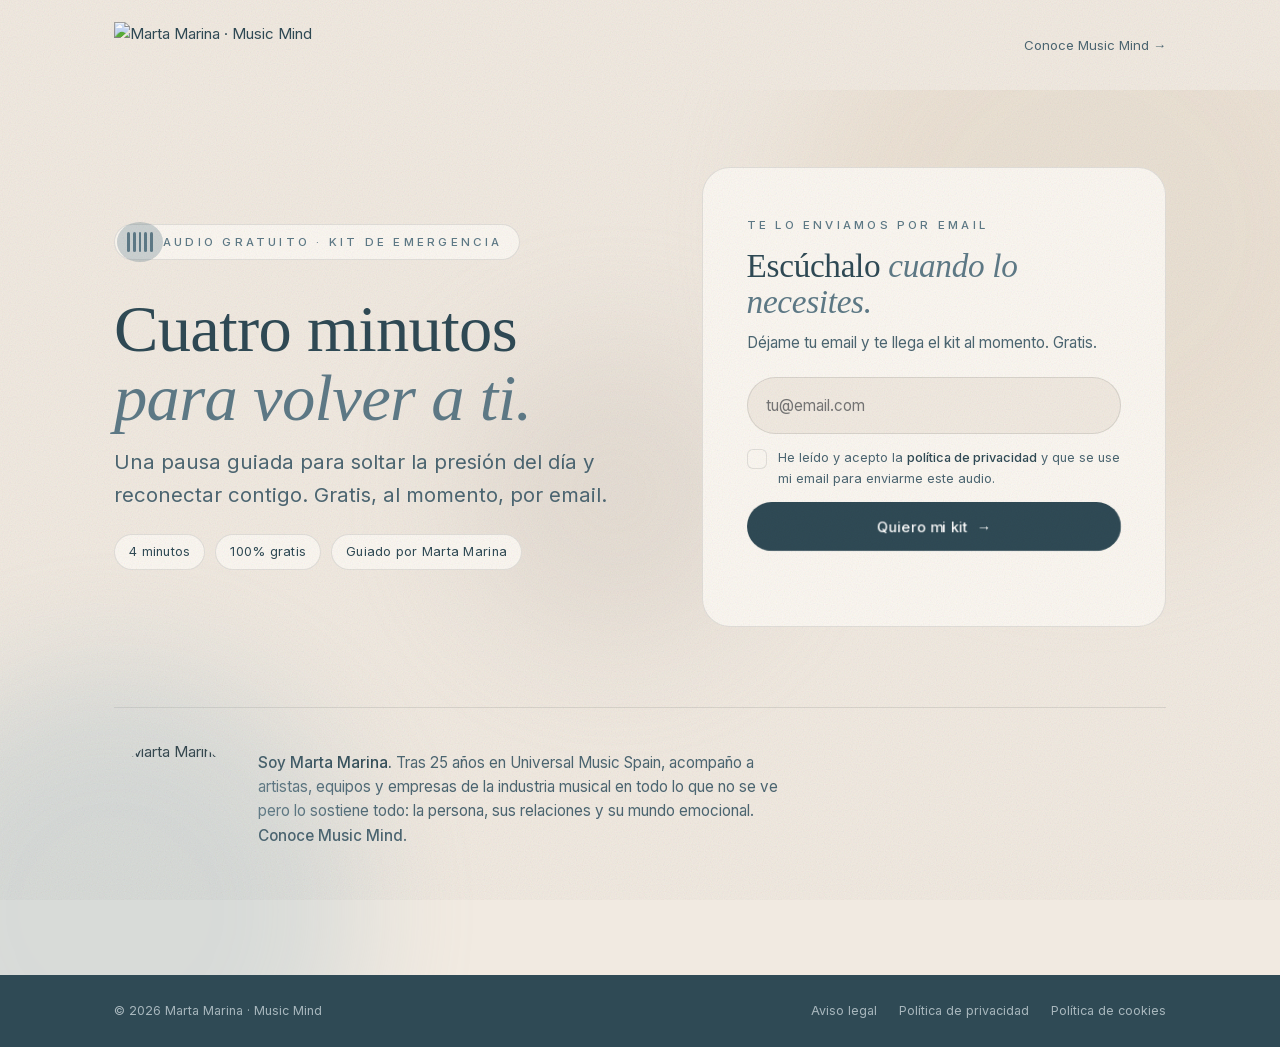
==== commit d2c6e24e: "kit" ====
--- a/kit-emergencia/index.html
+++ b/kit-emergencia/index.html
@@ -28,14 +28,73 @@
   .lp-header a.back { font-size: .82rem; color: var(--muted); }
   .lp-header a.back:hover { color: var(--ink); }
 
-  .lp-hero { padding-block: clamp(28px, 6vw, 80px) clamp(64px, 9vw, 120px); }
-  .lp-grid { display: grid; grid-template-columns: 1.1fr 1fr; gap: clamp(32px, 6vw, 80px); align-items: center; }
-  .lp-hero h1 { font-family: var(--serif); font-weight: 400; font-size: clamp(2.3rem, 5.2vw, 4.2rem); line-height: 1.04; margin: 18px 0 22px; }
+  .lp-hero { position: relative; overflow: hidden; padding-block: clamp(28px, 6vw, 80px) clamp(64px, 9vw, 120px); }
+  .lp-bg { position: absolute; inset: 0; z-index: 0; pointer-events: none; }
+  .lp-bg .blob { animation: lp-drift 11s ease-in-out infinite alternate; }
+  .lp-bg .blob--2 { animation-duration: 14s; animation-delay: -3s; }
+  .lp-bg .blob--3 { animation-duration: 8s; animation-delay: -5s; }
+  @keyframes lp-drift { from { transform: translate3d(0,0,0) scale(1); } to { transform: translate3d(7%, -8%, 0) scale(1.18); } }
+  .lp-grid { position: relative; z-index: 1; display: grid; grid-template-columns: 1.1fr 1fr; gap: clamp(32px, 6vw, 80px); align-items: center; }
+
+  /* Halo respirando detrás de la tarjeta */
+  .lp-card { position: relative; }
+  .lp-card::before {
+    content: ''; position: absolute; inset: -18px; z-index: -1; border-radius: 40px;
+    background: radial-gradient(closest-side, rgba(94,122,135,.22), transparent 72%);
+    animation: lp-breathe 4.5s ease-in-out infinite;
+  }
+  @keyframes lp-breathe { 0%, 100% { transform: scale(.94); opacity: .55; } 50% { transform: scale(1.04); opacity: 1; } }
+
+  /* Entrada escalonada */
+  .lp-fade { opacity: 0; transform: translateY(18px); transition: opacity .9s var(--ease), transform .9s var(--ease); }
+  .lp-hero.ready .lp-fade { opacity: 1; transform: none; }
+  .lp-hero.ready .lp-fade[data-d="1"] { transition-delay: .05s; }
+  .lp-hero.ready .lp-fade[data-d="2"] { transition-delay: .16s; }
+  .lp-hero.ready .lp-fade[data-d="3"] { transition-delay: .27s; }
+  .lp-hero.ready .lp-fade[data-d="4"] { transition-delay: .38s; }
+  .lp-hero.ready .lp-fade[data-d="5"] { transition-delay: .49s; }
+  .lp-hero.ready .lp-fade[data-d="6"] { transition-delay: .6s; }
+
+  /* Referencia al audio: ondas + pulso de "respiración" */
+  .lp-audio-badge {
+    display: inline-flex; align-items: center; gap: 10px; margin-bottom: 16px;
+    padding: 7px 16px 7px 12px; border-radius: 100px;
+    background: var(--surface); border: 1px solid var(--line);
+  }
+  .lp-audio-badge .eyebrow { margin: 0; }
+  .lp-wave { position: relative; display: inline-flex; align-items: center; justify-content: center; gap: 3px; width: 26px; height: 20px; flex: none; }
+  .lp-wave::before {
+    content: ''; position: absolute; inset: -10px; border-radius: 50%;
+    background: var(--steel-blue); opacity: .3;
+    animation: lp-pulse 2s ease-in-out infinite;
+  }
+  .lp-wave i { position: relative; z-index: 1; display: block; width: 3.5px; height: 100%; border-radius: 2px; background: var(--steel-blue); animation: lp-bar 1s ease-in-out infinite; transform-origin: center; }
+  .lp-wave i:nth-child(1) { animation-delay: -.9s; }
+  .lp-wave i:nth-child(2) { animation-delay: -.6s; }
+  .lp-wave i:nth-child(3) { animation-delay: -.3s; }
+  .lp-wave i:nth-child(4) { animation-delay: -.75s; }
+  .lp-wave i:nth-child(5) { animation-delay: -.15s; }
+  @keyframes lp-bar { 0%, 100% { transform: scaleY(.25); } 50% { transform: scaleY(1); } }
+  @keyframes lp-pulse { 0% { transform: scale(.8); opacity: .4; } 70% { transform: scale(1.7); opacity: 0; } 100% { opacity: 0; } }
+
+  /* CTA invita a hacer clic */
+  .lp-form .btn { animation: lp-cta 2.8s ease-in-out infinite; }
+  .lp-form .btn:hover { animation: none; }
+  @keyframes lp-cta { 0%, 100% { transform: scale(1); } 50% { transform: scale(1.025); } }
+
+  @media (prefers-reduced-motion: reduce) {
+    .lp-fade, .lp-bg .blob, .lp-wave i, .lp-wave::before, .lp-card::before, .lp-form .btn {
+      animation: none !important; transition: none !important; opacity: 1 !important; transform: none !important;
+    }
+  }
+  .lp-hero h1 { font-family: var(--serif); font-weight: 400; font-size: clamp(2.3rem, 5.2vw, 4.2rem); line-height: 1.04; margin: 18px 0 14px; }
   .lp-hero h1 em { font-style: italic; color: var(--steel-blue); }
-  .lp-points { list-style: none; margin-top: 28px; display: grid; gap: 12px; }
-  .lp-points li { display: grid; grid-template-columns: 22px 1fr; gap: 12px; color: var(--muted); }
-  .lp-points li::before { content: ''; width: 8px; height: 8px; margin-top: .62em; border-radius: 50%; background: var(--steel-blue); justify-self: center; }
-  .lp-meta { margin-top: 26px; font-size: .8rem; letter-spacing: .04em; color: var(--steel-blue); }
+  .lp-tags { list-style: none; margin-top: 22px; display: flex; flex-wrap: wrap; gap: 10px; }
+  .lp-tags li {
+    font-size: .8rem; letter-spacing: .02em; color: var(--ink);
+    background: var(--surface); border: 1px solid var(--line);
+    padding: 7px 14px; border-radius: 100px;
+  }
 
   .lp-card { background: var(--surface); border: 1px solid var(--line); border-radius: 28px; padding: clamp(28px, 4vw, 44px); }
   .lp-card h2 { font-family: var(--serif); font-weight: 400; font-size: clamp(1.6rem, 2.6vw, 2.1rem); line-height: 1.1; margin: 12px 0 10px; }
@@ -82,22 +141,29 @@
 </header>
 
 <main>
-  <section class="lp-hero">
+  <section class="lp-hero" id="lpHero">
+    <div class="lp-bg" aria-hidden="true">
+      <span class="blob blob--1"></span>
+      <span class="blob blob--2"></span>
+      <span class="blob blob--3"></span>
+    </div>
     <div class="wrap">
       <div class="lp-grid">
         <div>
-          <span class="eyebrow">Audio gratuito · Kit de emergencia</span>
-          <h1>Cuatro minutos <em>para volver a ti.</em></h1>
-          <p class="lead">Para esos días de llamadas, mensajes, prisa y expectativas ajenas. En la industria musical el ritmo nos empuja constantemente hacia fuera: el próximo lanzamiento, la última cifra, la urgencia de los demás. Este audio es una pausa para recordar quién hay detrás de todo ese engranaje.</p>
-          <ul class="lp-points">
-            <li>Una pausa guiada para soltar la carga del día, estés donde estés. Nada que hacer, nada que resolver, nada que demostrar.</li>
-            <li>Una respiración sencilla para que el cuerpo baje el ritmo y la cabeza vuelva a su sitio.</li>
-            <li>Un recordatorio que la inercia del trabajo nos hace olvidar: ningún lanzamiento vale más que tu paz mental.</li>
+          <div class="lp-audio-badge lp-fade" data-d="1">
+            <span class="lp-wave" aria-hidden="true"><i></i><i></i><i></i><i></i><i></i></span>
+            <span class="eyebrow">Audio gratuito · Kit de emergencia</span>
+          </div>
+          <h1 class="lp-fade" data-d="2">Cuatro minutos <em>para volver a ti.</em></h1>
+          <p class="lead lp-fade" data-d="3">Una pausa guiada para soltar la presión del día y reconectar contigo. Gratis, al momento, por email.</p>
+          <ul class="lp-tags lp-fade" data-d="4">
+            <li>4 minutos</li>
+            <li>100% gratis</li>
+            <li>Guiado por Marta Marina</li>
           </ul>
-          <p class="lp-meta">4 minutos · Para artistas y equipos de la industria musical · Guárdalo y vuelve a él cuando lo necesites</p>
         </div>
 
-        <div class="lp-card" id="lpCard">
+        <div class="lp-card lp-fade" data-d="3" id="lpCard">
           <div class="lp-intro">
             <span class="eyebrow">Te lo enviamos por email</span>
             <h2>Escúchalo <em>cuando lo necesites.</em></h2>
@@ -121,7 +187,7 @@
         </div>
       </div>
 
-      <div class="lp-marta">
+      <div class="lp-marta lp-fade" data-d="6">
         <img src="../assets/img/marta-portrait.jpg" alt="Marta Marina" loading="lazy">
         <p><b>Soy Marta Marina.</b> Tras 25 años en Universal Music Spain, acompaño a artistas, equipos y empresas de la industria musical en todo lo que no se ve pero lo sostiene todo: la persona, sus relaciones y su mundo emocional. <a class="link-underline" href="/">Conoce Music Mind</a>.</p>
       </div>
@@ -148,6 +214,9 @@
   var MAGNET = 'kit-emergencia';
 
   document.getElementById('year').textContent = new Date().getFullYear();
+
+  var lpHero = document.getElementById('lpHero');
+  requestAnimationFrame(function () { requestAnimationFrame(function () { lpHero.classList.add('ready'); }); });
 
   var from = (new URLSearchParams(location.search).get('from') || 'directo').replace(/[^\w-]/g, '').slice(0, 30);
   var form = document.getElementById('lpForm');
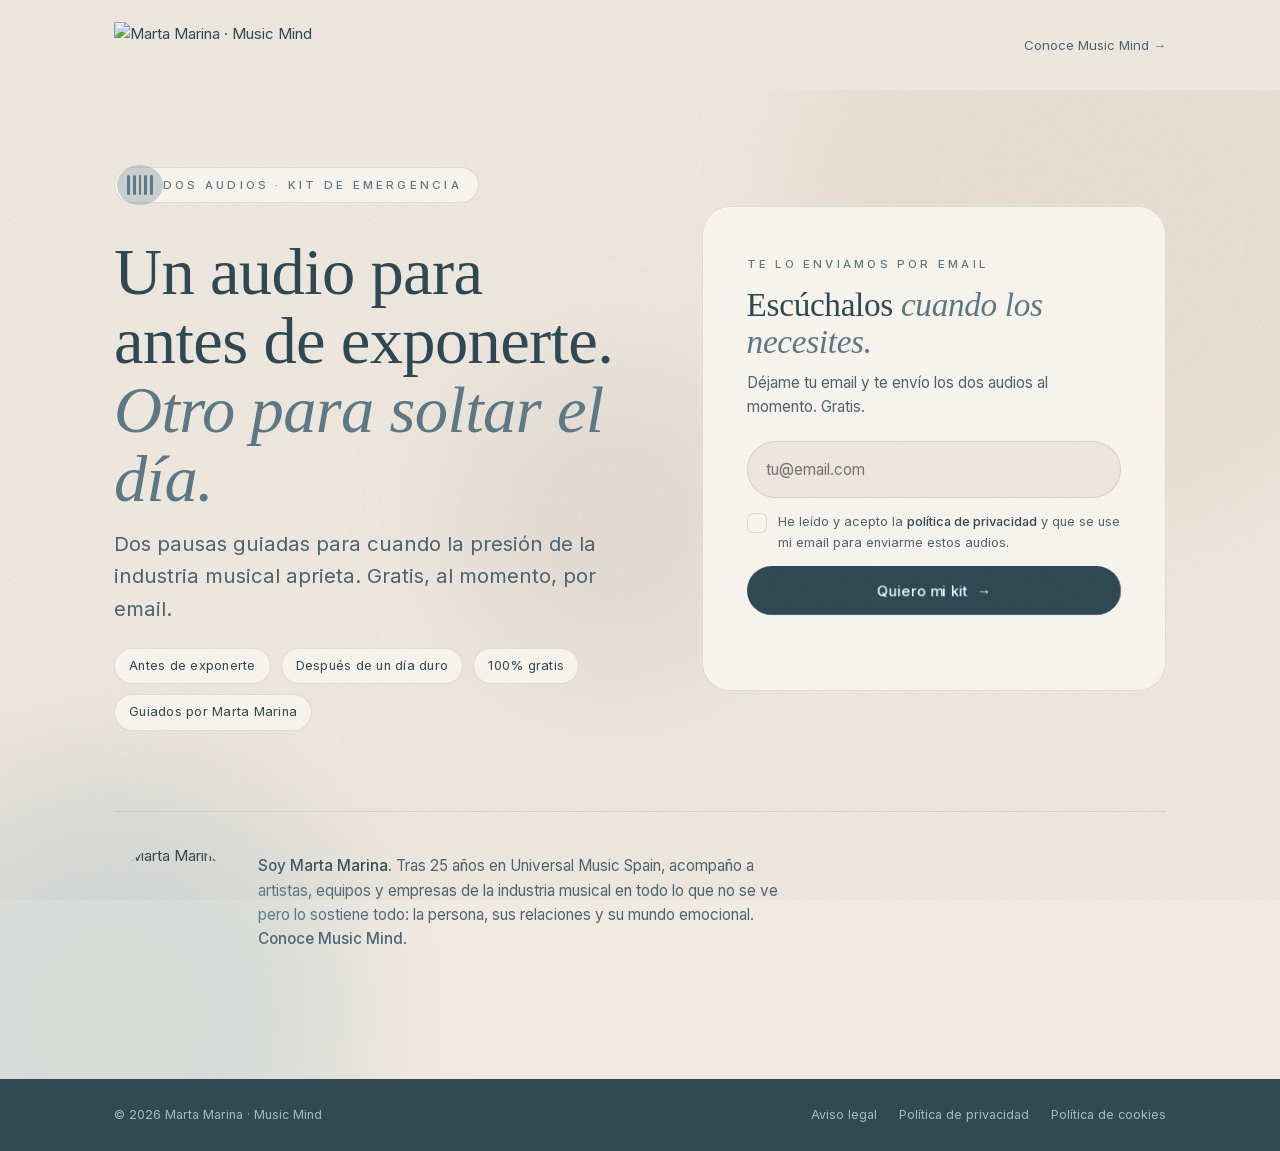
==== commit b217f111: "Clarify audio emails with play cards and download page" ====
--- a/kit-emergencia/index.html
+++ b/kit-emergencia/index.html
@@ -3,15 +3,15 @@
 <head>
 <meta charset="UTF-8">
 <meta name="viewport" content="width=device-width, initial-scale=1">
-<!-- Landing de captación · audio gratuito «Kit de emergencia».
+<!-- Landing de captación · audios gratuitos «Kit de emergencia».
      Para medir de dónde viene cada lead, comparte el enlace con ?from=instagram, ?from=tiktok, etc.
      Ese valor se guarda en la columna "Origen" de la hoja (pestaña LEADS AUDIO). -->
-<title>Kit de emergencia · Audio gratuito de Marta Marina · Music Mind</title>
-<meta name="description" content="Un audio guiado de 4 minutos para parar, respirar y volver a ti en mitad del ritmo de la industria musical. Gratis, de Marta Marina, fundadora de Music Mind.">
+<title>Kit de emergencia · Dos audios gratuitos · Music Mind</title>
+<meta name="description" content="Dos pausas guiadas: un audio para antes de exponerte y otro para soltar el día. Gratis, al momento, por email.">
 <link rel="canonical" href="https://www.musicmind.es/kit-emergencia/">
 
-<meta property="og:title" content="Kit de emergencia · Audio gratuito de Marta Marina">
-<meta property="og:description" content="4 minutos para parar, respirar y volver a ti. Déjanos tu email y te lo enviamos.">
+<meta property="og:title" content="Kit de emergencia · Dos audios gratuitos de Marta Marina">
+<meta property="og:description" content="Un audio para antes de exponerte. Otro para soltar el día. Dos pausas guiadas, gratis y por email.">
 <meta property="og:type" content="website">
 <meta property="og:url" content="https://www.musicmind.es/kit-emergencia/">
 <meta property="og:locale" content="es_ES">
@@ -152,29 +152,30 @@
         <div>
           <div class="lp-audio-badge lp-fade" data-d="1">
             <span class="lp-wave" aria-hidden="true"><i></i><i></i><i></i><i></i><i></i></span>
-            <span class="eyebrow">Audio gratuito · Kit de emergencia</span>
+            <span class="eyebrow">Dos audios · Kit de emergencia</span>
           </div>
-          <h1 class="lp-fade" data-d="2">Cuatro minutos <em>para volver a ti.</em></h1>
-          <p class="lead lp-fade" data-d="3">Una pausa guiada para soltar la presión del día y reconectar contigo. Gratis, al momento, por email.</p>
+          <h1 class="lp-fade" data-d="2">Un audio para antes de exponerte. <em>Otro para soltar el día.</em></h1>
+          <p class="lead lp-fade" data-d="3">Dos pausas guiadas para cuando la presión de la industria musical aprieta. Gratis, al momento, por email.</p>
           <ul class="lp-tags lp-fade" data-d="4">
-            <li>4 minutos</li>
+            <li>Antes de exponerte</li>
+            <li>Después de un día duro</li>
             <li>100% gratis</li>
-            <li>Guiado por Marta Marina</li>
+            <li>Guiados por Marta Marina</li>
           </ul>
         </div>
 
         <div class="lp-card lp-fade" data-d="3" id="lpCard">
           <div class="lp-intro">
             <span class="eyebrow">Te lo enviamos por email</span>
-            <h2>Escúchalo <em>cuando lo necesites.</em></h2>
+            <h2>Escúchalos <em>cuando los necesites.</em></h2>
           </div>
-          <p>Déjame tu email y te llega el kit al momento. Gratis.</p>
+          <p>Déjame tu email y te envío los dos audios al momento. Gratis.</p>
           <form class="lp-form" id="lpForm" novalidate>
             <input type="email" id="lpEmail" name="email" placeholder="tu@email.com" required autocomplete="email" aria-label="Tu email">
             <label class="check">
               <input type="checkbox" id="lpConsent" name="consent" required>
               <span class="check__box" aria-hidden="true"></span>
-              <span class="check__text">He leído y acepto la <a class="link-underline" href="/#privacidad" target="_blank" rel="noopener">política de privacidad</a> y que se use mi email para enviarme este audio.</span>
+              <span class="check__text">He leído y acepto la <a class="link-underline" href="/#privacidad" target="_blank" rel="noopener">política de privacidad</a> y que se use mi email para enviarme estos audios.</span>
             </label>
             <button type="submit" class="btn" id="lpBtn">Quiero mi kit <span class="arrow">→</span></button>
             <div class="lp-msg" id="lpMsg" role="status" aria-live="polite"></div>
@@ -182,7 +183,7 @@
           <div class="lp-done" role="status" aria-live="polite">
             <span class="eyebrow">Listo</span>
             <h2>Revisa <em>tu correo.</em></h2>
-            <p class="lead" style="margin-inline:auto">Te acabo de enviar el audio. Si no lo ves en unos minutos, mira en promociones o spam.</p>
+            <p class="lead" style="margin-inline:auto">Te acabo de enviar los dos audios. Si no ves el email en unos minutos, mira en promociones o spam.</p>
           </div>
         </div>
       </div>
